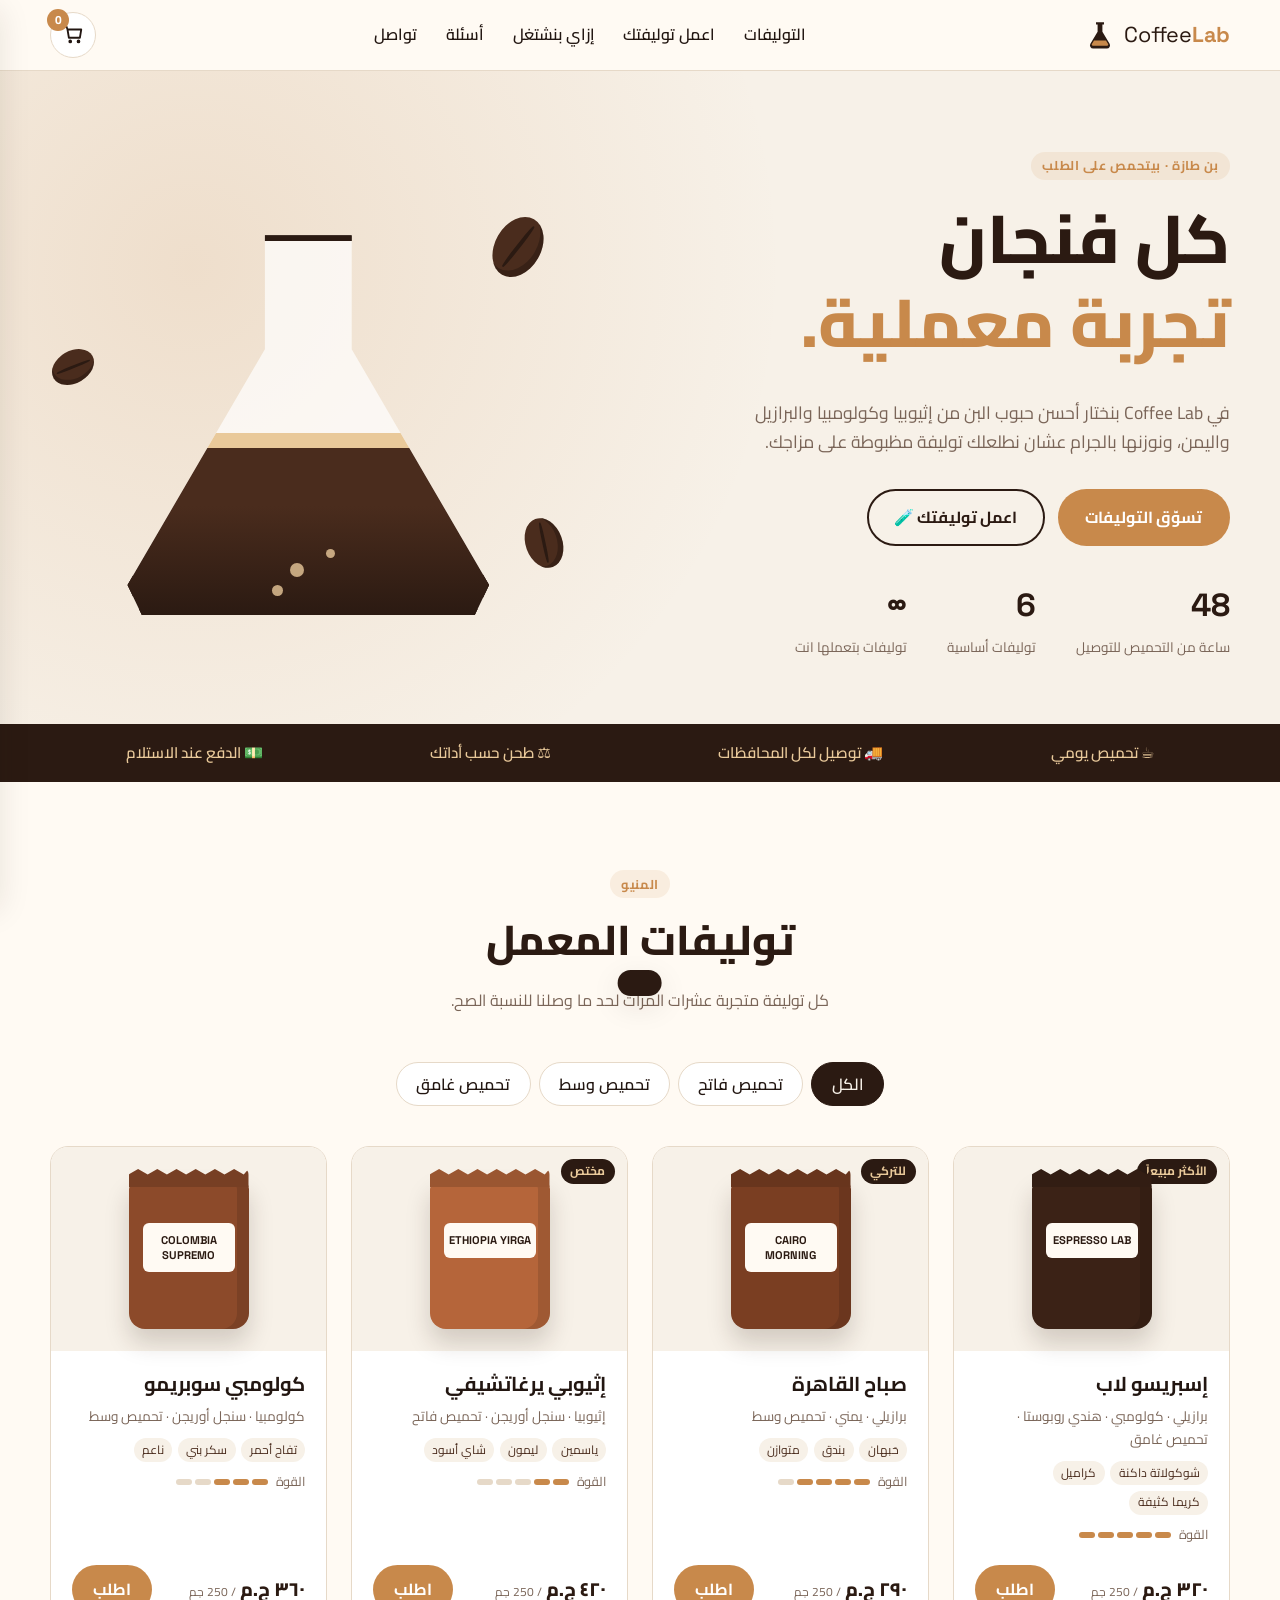
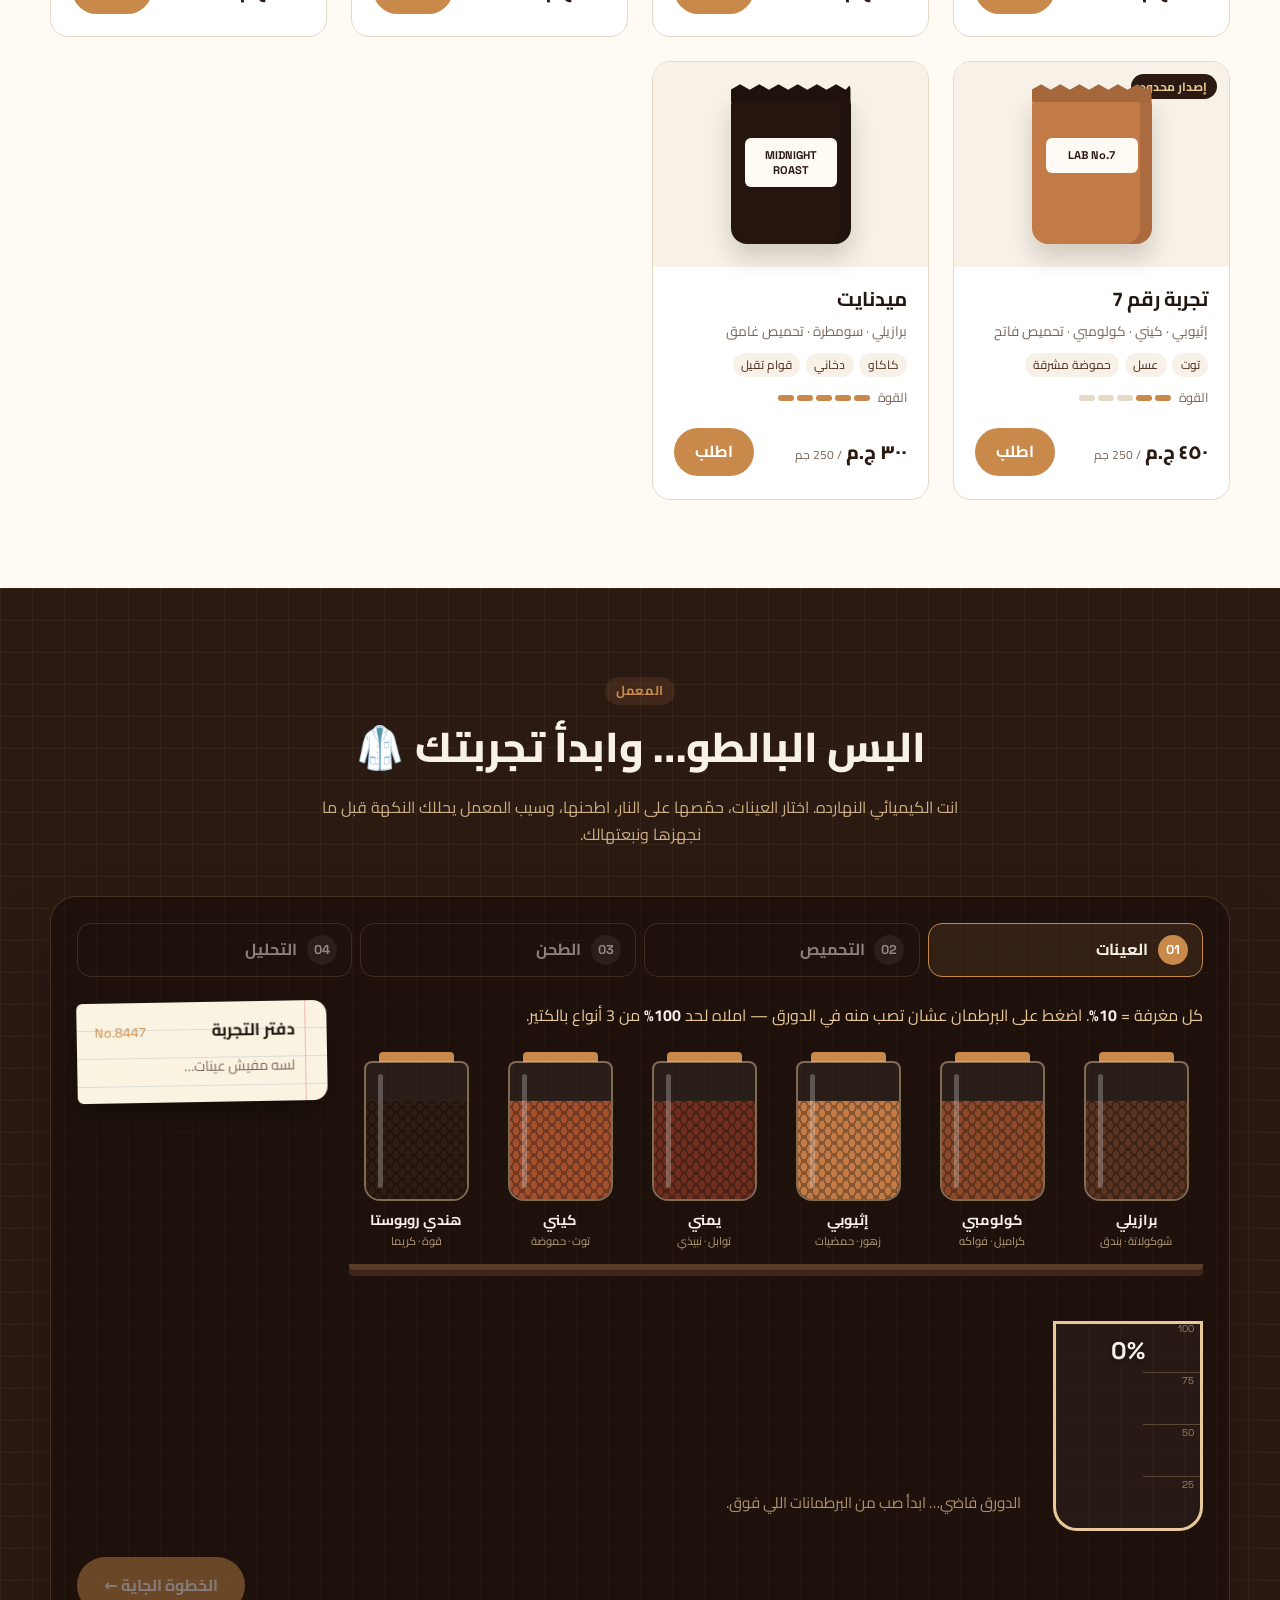
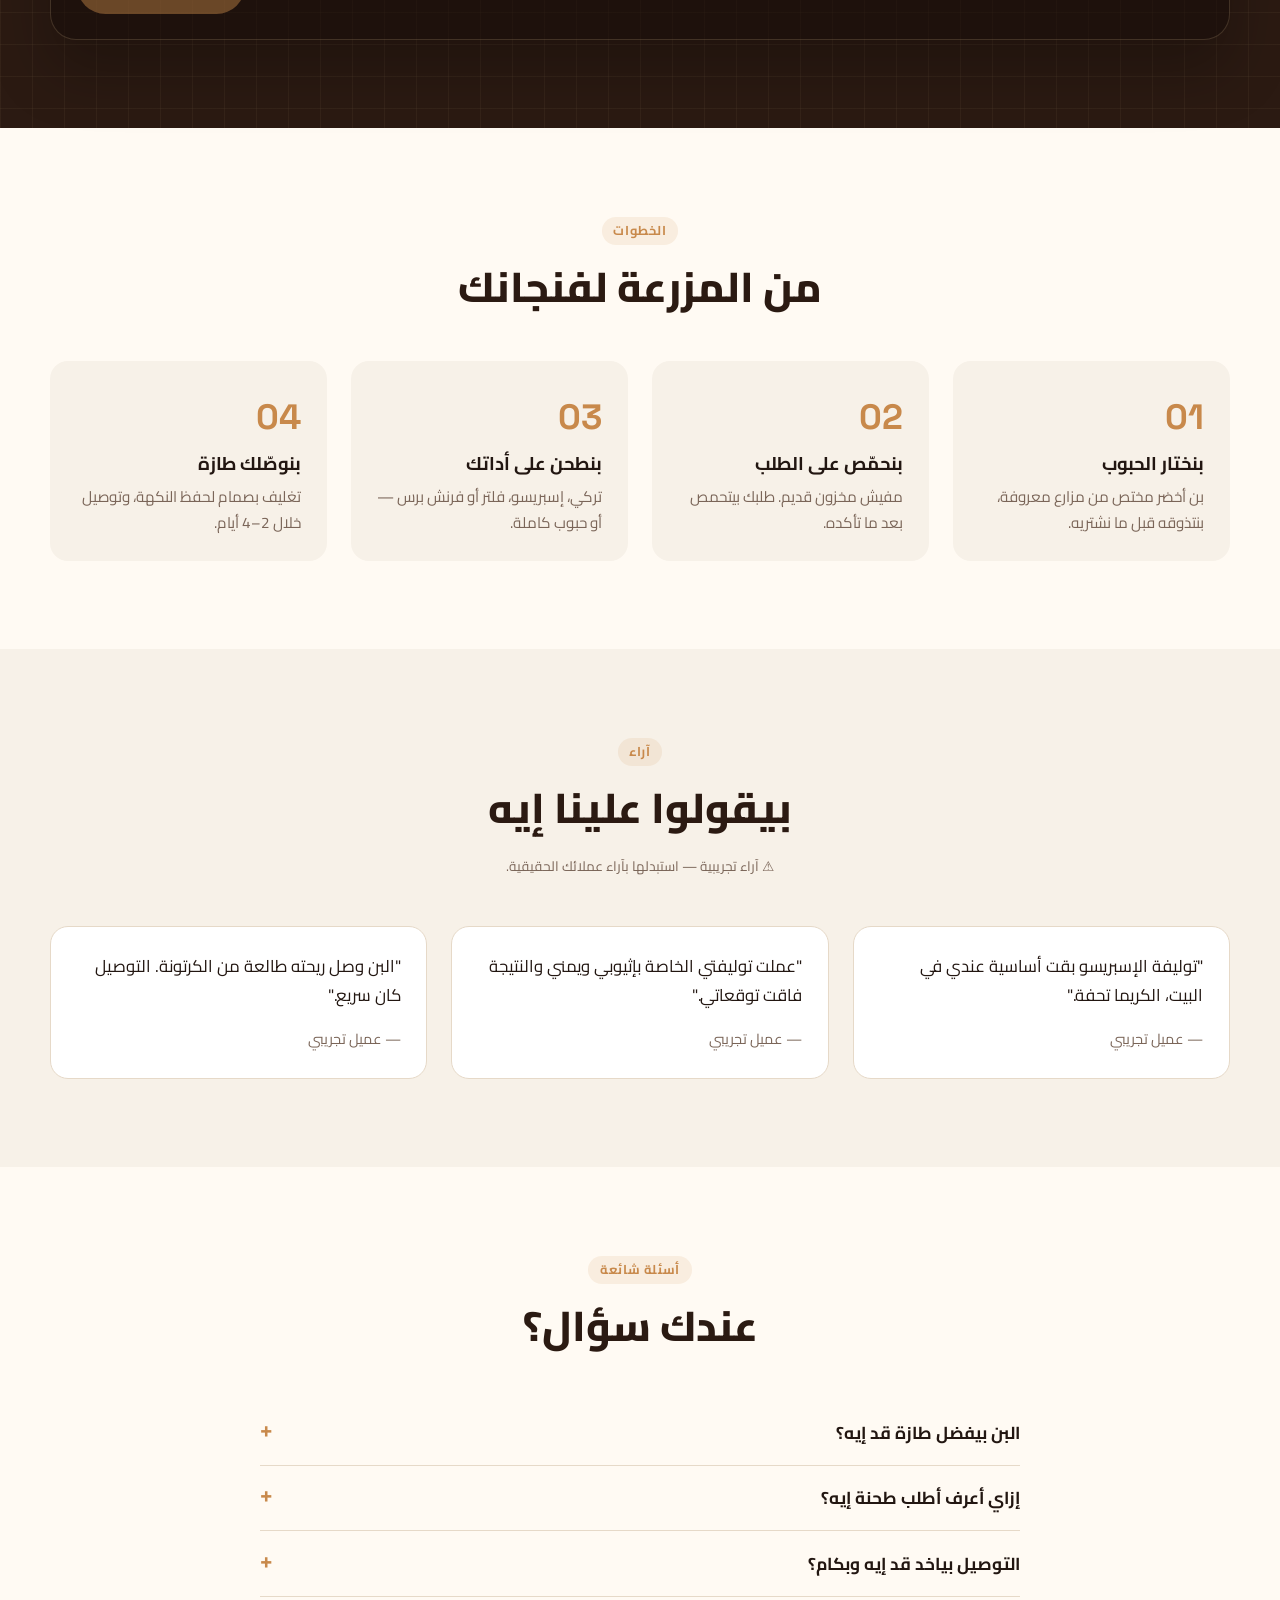
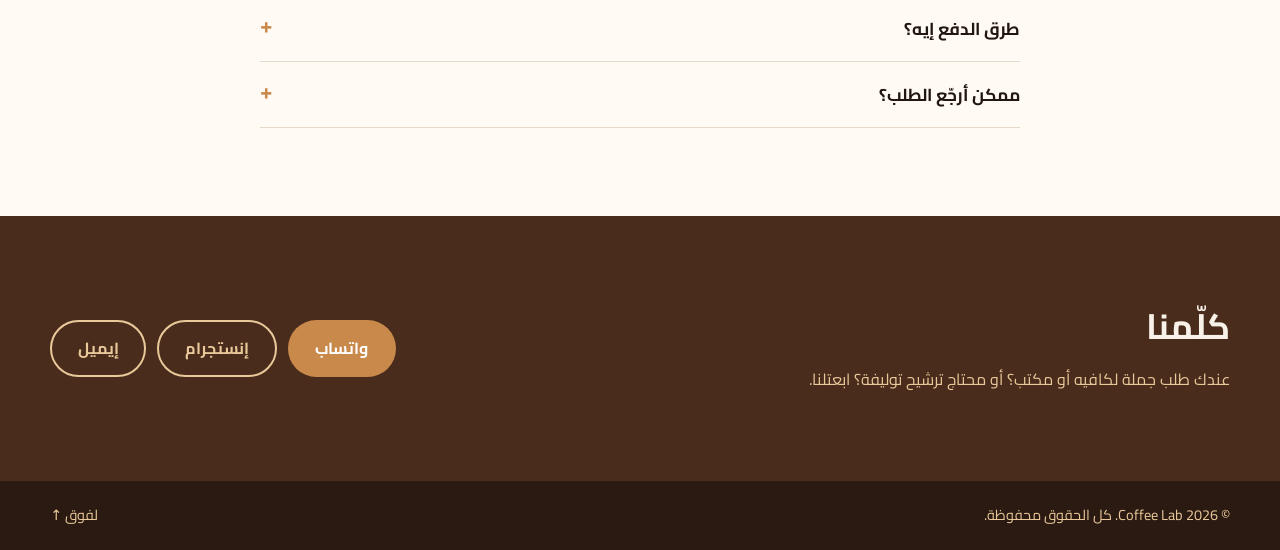
==== index.html @ 8c4c16f8 "Coffee Lab website: shop, interactive blend lab, WhatsApp checkout Co-Authored-By: Claude Opus 5.5 <" ====
<!doctype html>
<html lang="ar" dir="rtl">
<head>
  <meta charset="utf-8">
  <meta name="viewport" content="width=device-width, initial-scale=1">
  <title>Coffee Lab | توليفات بن مختصة</title>
  <meta name="description" content="Coffee Lab — توليفات بن طازة بتتحمص على الطلب. اختار توليفتك أو اعمل توليفتك الخاصة في المعمل.">
  <meta property="og:title" content="Coffee Lab | توليفات بن مختصة">
  <meta property="og:description" content="توليفات بن طازة بتتحمص على الطلب. اعمل توليفتك الخاصة.">
  <meta name="theme-color" content="#2b1a12">
  <link rel="icon" href="favicon.svg" type="image/svg+xml">
  <link rel="preconnect" href="https://fonts.googleapis.com">
  <link rel="preconnect" href="https://fonts.gstatic.com" crossorigin>
  <link href="https://fonts.googleapis.com/css2?family=Cairo:wght@400;600;700;800&family=Space+Grotesk:wght@500;700&display=swap" rel="stylesheet">
  <link rel="stylesheet" href="styles.css">
  <link rel="stylesheet" href="lab.css">
</head>
<body>

<header class="nav" id="top">
  <div class="container nav-inner">
    <a href="#top" class="logo" aria-label="Coffee Lab">
      <svg viewBox="0 0 40 40" aria-hidden="true"><path d="M15 4h10v3h-2v9l9 15a4 4 0 0 1-3.4 6H11.4A4 4 0 0 1 8 31l9-15V7h-2z" fill="currentColor"/><path d="M12.5 27h15l2.6 4.3a1.3 1.3 0 0 1-1.1 2H11a1.3 1.3 0 0 1-1.1-2z" fill="#c8894b"/></svg>
      <span>Coffee<b>Lab</b></span>
    </a>
    <nav class="nav-links" id="navLinks">
      <a href="#shop">التوليفات</a>
      <a href="#lab">اعمل توليفتك</a>
      <a href="#how">إزاي بنشتغل</a>
      <a href="#faq">أسئلة</a>
      <a href="#contact">تواصل</a>
    </nav>
    <div class="nav-actions">
      <button class="cart-btn" id="cartBtn" aria-label="السلة">
        <svg viewBox="0 0 24 24" aria-hidden="true"><path d="M6 6h15l-1.5 9h-12zM6 6 5 3H2M9 20a1 1 0 1 0 0-2 1 1 0 0 0 0 2zm9 0a1 1 0 1 0 0-2 1 1 0 0 0 0 2z" fill="none" stroke="currentColor" stroke-width="2" stroke-linecap="round" stroke-linejoin="round"/></svg>
        <span class="cart-count" id="cartCount">0</span>
      </button>
      <button class="menu-btn" id="menuBtn" aria-label="القائمة"><span></span><span></span><span></span></button>
    </div>
  </div>
</header>

<main>
  <!-- HERO -->
  <section class="hero">
    <div class="container hero-inner">
      <div class="hero-text">
        <span class="eyebrow">بن طازة · بيتحمص على الطلب</span>
        <h1>كل فنجان<br><em>تجربة معملية.</em></h1>
        <p>في Coffee Lab بنختار أحسن حبوب البن من إثيوبيا وكولومبيا والبرازيل واليمن، ونوزنها بالجرام عشان نطلعلك توليفة مظبوطة على مزاجك.</p>
        <div class="hero-cta">
          <a href="#shop" class="btn btn-primary">تسوّق التوليفات</a>
          <a href="#lab" class="btn btn-ghost">اعمل توليفتك 🧪</a>
        </div>
        <ul class="hero-stats">
          <li><b>48</b><span>ساعة من التحميص للتوصيل</span></li>
          <li><b>6</b><span>توليفات أساسية</span></li>
          <li><b>∞</b><span>توليفات بتعملها انت</span></li>
        </ul>
      </div>
      <div class="hero-art" aria-hidden="true">
        <div class="flask">
          <div class="flask-liquid"></div>
          <span class="bubble b1"></span><span class="bubble b2"></span><span class="bubble b3"></span>
        </div>
        <div class="bean bean-1"></div><div class="bean bean-2"></div><div class="bean bean-3"></div>
      </div>
    </div>
  </section>

  <!-- STRIP -->
  <section class="strip">
    <div class="container strip-inner">
      <span>☕ تحميص يومي</span><span>🚚 توصيل لكل المحافظات</span><span>⚖️ طحن حسب أداتك</span><span>💵 الدفع عند الاستلام</span>
    </div>
  </section>

  <!-- SHOP -->
  <section class="section" id="shop">
    <div class="container">
      <div class="section-head">
        <span class="eyebrow">المنيو</span>
        <h2>توليفات المعمل</h2>
        <p>كل توليفة متجربة عشرات المرات لحد ما وصلنا للنسبة الصح.</p>
      </div>
      <div class="filters" id="filters">
        <button class="chip active" data-filter="all">الكل</button>
        <button class="chip" data-filter="فاتح">تحميص فاتح</button>
        <button class="chip" data-filter="وسط">تحميص وسط</button>
        <button class="chip" data-filter="غامق">تحميص غامق</button>
      </div>
      <div class="grid" id="productGrid"></div>
    </div>
  </section>

  <!-- LAB / BLEND EXPERIMENT -->
  <section class="section lab" id="lab">
    <div class="container">
      <div class="section-head light">
        <span class="eyebrow">المعمل</span>
        <h2>البس البالطو… وابدأ تجربتك 🥼</h2>
        <p>انت الكيميائي النهارده. اختار العينات، حمّصها على النار، اطحنها، وسيب المعمل يحللك النكهة قبل ما نجهزها ونبعتهالك.</p>
      </div>

      <div class="lab-app">
        <ol class="lab-steps" id="labSteps">
          <li><button data-step="0"><i>01</i>العينات</button></li>
          <li><button data-step="1"><i>02</i>التحميص</button></li>
          <li><button data-step="2"><i>03</i>الطحن</button></li>
          <li><button data-step="3"><i>04</i>التحليل</button></li>
        </ol>

        <div class="lab-bench">
          <div class="lab-stage">

            <!-- 1. Samples -->
            <div class="stage" data-stage="0">
              <p class="stage-hint">كل مغرفة = <b>10%</b>. اضغط على البرطمان عشان تصب منه في الدورق — املاه لحد <b>100%</b> من 3 أنواع بالكتير.</p>
              <div class="shelf" id="shelf"></div>
              <div class="mix-area">
                <div class="beaker-wrap">
                  <div class="pour" id="pour"></div>
                  <div class="beaker-big">
                    <div class="beaker-marks"><span>100</span><span>75</span><span>50</span><span>25</span></div>
                    <div class="beaker-fill" id="beakerFill"></div>
                    <b class="beaker-pct" id="beakerPct">0%</b>
                  </div>
                </div>
                <div class="mix-list" id="mixList"></div>
              </div>
            </div>

            <!-- 2. Roasting -->
            <div class="stage" data-stage="1" hidden>
              <p class="stage-hint">حرّك المؤشر عشان تتحكم في حرارة المحمصة — وراقب لون البن بيتغير.</p>
              <div class="roast-rig">
                <div class="roaster">
                  <div class="drum"><div class="drum-inner" id="drumBeans"></div></div>
                  <div class="flames" id="flames"><i></i><i></i><i></i><i></i><i></i></div>
                </div>
                <div class="thermo">
                  <div class="thermo-tube"><div class="thermo-fill" id="thermoFill"></div></div>
                  <div><b id="temp">212°C</b><span id="roastLabel">وسط</span></div>
                </div>
              </div>
              <input type="range" id="roastSlider" min="0" max="100" value="50" aria-label="درجة التحميص">
              <div class="roast-scale"><span>فاتح</span><span>وسط</span><span>غامق</span></div>
              <p class="stage-note" id="roastNote"></p>
            </div>

            <!-- 3. Grinding -->
            <div class="stage" data-stage="2" hidden>
              <p class="stage-hint">اختار الطحنة على حسب الأداة اللي بتحضّر بيها.</p>
              <div class="grind-rig">
                <div class="grinder" id="grinder">
                  <div class="hopper"></div>
                  <div class="grinder-body"><div class="dial" id="grindDial"><span></span></div></div>
                  <div class="spout"></div>
                </div>
                <div class="tray" id="grounds"></div>
              </div>
              <div class="grind-opts" id="grindOpts"></div>
              <p class="stage-note" id="grindNote"></p>
            </div>

            <!-- 4. Analysis -->
            <div class="stage" data-stage="3" hidden>
              <div class="analyzing" id="analyzing">
                <div class="spinner-flask"><span></span><span></span><span></span></div>
                <p id="analyzeText">جاري تحليل العينة…</p>
              </div>
              <div class="report" id="report" hidden>
                <div class="radar-box">
                  <svg viewBox="-150 -140 300 290" class="radar" id="radar" aria-label="بصمة النكهة"></svg>
                  <p class="radar-sum" id="radarSum"></p>
                </div>
                <div class="report-card">
                  <div class="report-head"><span>تقرير المعمل</span><b id="reportNo"></b></div>
                  <ul class="report-list" id="reportList"></ul>
                  <label class="field"><span>سمّي اكتشافك</span><input id="labName" maxlength="30" placeholder="مثلاً: معادلة الصبح"></label>
                  <label class="field"><span>الكمية</span><select id="labWeight"></select></label>
                  <div class="lab-price"><span>السعر</span><b id="labPrice">—</b></div>
                  <button class="btn btn-primary btn-block" id="labAdd">جهّزلي التجربة دي 🧪</button>
                  <button class="link-btn" id="labReset">ابدأ تجربة جديدة</button>
                </div>
              </div>
            </div>
          </div>

          <aside class="notebook">
            <div class="nb-head"><h4>دفتر التجربة</h4><span id="expNo"></span></div>
            <ul id="nbList"></ul>
          </aside>
        </div>

        <div class="lab-nav">
          <button class="btn btn-ghost light" id="labBack">→ رجوع</button>
          <button class="btn btn-primary" id="labNext">الخطوة الجاية ←</button>
        </div>
      </div>
    </div>
  </section>

  <!-- HOW -->
  <section class="section" id="how">
    <div class="container">
      <div class="section-head">
        <span class="eyebrow">الخطوات</span>
        <h2>من المزرعة لفنجانك</h2>
      </div>
      <div class="steps">
        <div class="step"><span>01</span><h4>بنختار الحبوب</h4><p>بن أخضر مختص من مزارع معروفة، بنتذوقه قبل ما نشتريه.</p></div>
        <div class="step"><span>02</span><h4>بنحمّص على الطلب</h4><p>مفيش مخزون قديم. طلبك بيتحمص بعد ما تأكده.</p></div>
        <div class="step"><span>03</span><h4>بنطحن على أداتك</h4><p>تركي، إسبريسو، فلتر أو فرنش برس — أو حبوب كاملة.</p></div>
        <div class="step"><span>04</span><h4>بنوصّلك طازة</h4><p>تغليف بصمام لحفظ النكهة، وتوصيل خلال 2–4 أيام.</p></div>
      </div>
    </div>
  </section>

  <!-- REVIEWS -->
  <section class="section alt">
    <div class="container">
      <div class="section-head">
        <span class="eyebrow">آراء</span>
        <h2>بيقولوا علينا إيه</h2>
        <p class="muted small">⚠️ آراء تجريبية — استبدلها بآراء عملائك الحقيقية.</p>
      </div>
      <div class="reviews">
        <blockquote><p>"توليفة الإسبريسو بقت أساسية عندي في البيت، الكريما تحفة."</p><cite>— عميل تجريبي</cite></blockquote>
        <blockquote><p>"عملت توليفتي الخاصة بإثيوبي ويمني والنتيجة فاقت توقعاتي."</p><cite>— عميل تجريبي</cite></blockquote>
        <blockquote><p>"البن وصل ريحته طالعة من الكرتونة. التوصيل كان سريع."</p><cite>— عميل تجريبي</cite></blockquote>
      </div>
    </div>
  </section>

  <!-- FAQ -->
  <section class="section" id="faq">
    <div class="container narrow">
      <div class="section-head">
        <span class="eyebrow">أسئلة شائعة</span>
        <h2>عندك سؤال؟</h2>
      </div>
      <details><summary>البن بيفضل طازة قد إيه؟</summary><p>أحسن طعم بيكون من 5 لـ 30 يوم من تاريخ التحميص. احفظه في مكان ناشف بعيد عن الشمس، والكيس مقفول كويس.</p></details>
      <details><summary>إزاي أعرف أطلب طحنة إيه؟</summary><p>التركي محتاج طحنة ناعمة جداً، الإسبريسو ناعمة، الفلتر/V60 متوسطة، والفرنش برس خشنة. لو مش متأكد اطلب حبوب واطحن قبل التحضير.</p></details>
      <details><summary>التوصيل بياخد قد إيه وبكام؟</summary><p>القاهرة والجيزة 1–2 يوم، باقي المحافظات 2–4 أيام. الشحن <span data-shipping></span>، ومجاني للطلبات فوق <span data-free></span>.</p></details>
      <details><summary>طرق الدفع إيه؟</summary><p>كاش عند الاستلام، إنستاباي، أو فودافون كاش.</p></details>
      <details><summary>ممكن أرجّع الطلب؟</summary><p>لأن البن بيتحمص ويتطحن مخصوص ليك، مش بنقبل مرتجع إلا لو في مشكلة في الطلب نفسه — ساعتها هنبدله فوراً.</p></details>
    </div>
  </section>

  <!-- CONTACT -->
  <section class="section contact" id="contact">
    <div class="container contact-inner">
      <div>
        <h2>كلّمنا</h2>
        <p>عندك طلب جملة لكافيه أو مكتب؟ أو محتاج ترشيح توليفة؟ ابعتلنا.</p>
      </div>
      <div class="contact-links">
        <a class="btn btn-primary" id="waLink" target="_blank" rel="noopener">واتساب</a>
        <a class="btn btn-ghost light" id="igLink" target="_blank" rel="noopener">إنستجرام</a>
        <a class="btn btn-ghost light" id="mailLink">إيميل</a>
      </div>
    </div>
  </section>
</main>

<footer class="footer">
  <div class="container footer-inner">
    <span>© <span id="year"></span> Coffee Lab. كل الحقوق محفوظة.</span>
    <a href="#top">لفوق ↑</a>
  </div>
</footer>

<!-- PRODUCT OPTIONS MODAL -->
<div class="modal" id="productModal" hidden>
  <div class="modal-box" role="dialog" aria-modal="true" aria-labelledby="pmTitle">
    <button class="close" data-close aria-label="إغلاق">×</button>
    <div class="pm-head">
      <div class="bag small" id="pmBag"></div>
      <div><h3 id="pmTitle"></h3><p class="muted" id="pmNotes"></p></div>
    </div>
    <label class="field"><span>الطحنة</span><select id="pmGrind"></select></label>
    <label class="field"><span>الوزن</span><select id="pmWeight"></select></label>
    <div class="qty-row">
      <span>الكمية</span>
      <div class="qty"><button data-q="-1">−</button><b id="pmQty">1</b><button data-q="1">+</button></div>
    </div>
    <button class="btn btn-primary btn-block" id="pmAdd">أضف للسلة — <span id="pmPrice"></span></button>
  </div>
</div>

<!-- CART DRAWER -->
<div class="drawer-backdrop" id="drawerBackdrop" hidden></div>
<aside class="drawer" id="cartDrawer" aria-label="السلة">
  <div class="drawer-head">
    <h3>سلتك</h3>
    <button class="close" id="cartClose" aria-label="إغلاق">×</button>
  </div>
  <div class="drawer-body" id="cartItems"></div>
  <div class="drawer-foot">
    <div class="ship-bar"><div id="shipFill"></div></div>
    <p class="small muted" id="shipMsg"></p>
    <div class="sum"><span>المجموع</span><b id="cartSubtotal">0</b></div>
    <button class="btn btn-primary btn-block" id="checkoutBtn">إتمام الطلب</button>
  </div>
</aside>

<!-- CHECKOUT MODAL -->
<div class="modal" id="checkoutModal" hidden>
  <form class="modal-box" id="checkoutForm" role="dialog" aria-modal="true" aria-labelledby="coTitle">
    <button type="button" class="close" data-close aria-label="إغلاق">×</button>
    <h3 id="coTitle">بيانات التوصيل</h3>
    <label class="field"><span>الاسم *</span><input name="name" required autocomplete="name"></label>
    <label class="field"><span>رقم الموبايل *</span><input name="phone" required type="tel" pattern="01[0-9]{9}" placeholder="01xxxxxxxxx" autocomplete="tel"></label>
    <div class="row-2">
      <label class="field"><span>المحافظة *</span><select name="city" required id="citySelect"></select></label>
      <label class="field"><span>المنطقة *</span><input name="area" required></label>
    </div>
    <label class="field"><span>العنوان بالتفصيل *</span><input name="address" required autocomplete="street-address" placeholder="الشارع، رقم العمارة، الدور، الشقة"></label>
    <label class="field"><span>طريقة الدفع</span>
      <select name="payment"><option>كاش عند الاستلام</option><option>إنستاباي</option><option>فودافون كاش</option></select>
    </label>
    <label class="field"><span>ملاحظات</span><textarea name="notes" rows="2"></textarea></label>
    <div class="totals" id="coTotals"></div>
    <button class="btn btn-primary btn-block" type="submit">أكّد الطلب على واتساب</button>
    <p class="small muted center">هيتفتح واتساب برسالة فيها تفاصيل طلبك، اضغط إرسال.</p>
  </form>
</div>

<div class="toast" id="toast" role="status"></div>

<script src="config.js"></script>
<script src="script.js"></script>
<script src="lab.js"></script>
</body>
</html>
---- styles.css ----
:root {
  --espresso: #2b1a12;
  --roast: #4a2c1d;
  --caramel: #c8894b;
  --crema: #e9c99a;
  --milk: #f7f1e8;
  --paper: #fffaf3;
  --ink: #221611;
  --muted: #7a6558;
  --line: #e6d9c8;
  --mint: #3fa98b;
  --radius: 18px;
  --shadow: 0 10px 30px rgba(43, 26, 18, .10);
  --font: "Cairo", system-ui, sans-serif;
  --latin: "Space Grotesk", "Cairo", sans-serif;
}

* { box-sizing: border-box; }
html { scroll-behavior: smooth; scroll-padding-top: 80px; }
body { margin: 0; font-family: var(--font); color: var(--ink); background: var(--paper); line-height: 1.7; -webkit-font-smoothing: antialiased; }
img, svg { display: block; max-width: 100%; }
a { color: inherit; text-decoration: none; }
button, input, select, textarea { font: inherit; color: inherit; }
button { cursor: pointer; }
h1, h2, h3, h4 { line-height: 1.25; margin: 0 0 .5em; }
.container { width: min(1180px, 100% - 32px); margin-inline: auto; }
.narrow { width: min(760px, 100% - 32px); }
.muted { color: var(--muted); }
.small { font-size: .85rem; }
.center { text-align: center; }

/* Buttons */
.btn { display: inline-flex; align-items: center; justify-content: center; gap: .5em; padding: .8em 1.6em; border-radius: 999px; border: 2px solid transparent; font-weight: 700; transition: transform .15s, background .2s, opacity .2s; }
.btn:hover { transform: translateY(-2px); }
.btn:disabled { opacity: .45; cursor: not-allowed; transform: none; }
.btn-primary { background: var(--caramel); color: #fff; }
.btn-primary:hover:not(:disabled) { background: #b5773b; }
.btn-ghost { border-color: var(--espresso); color: var(--espresso); background: transparent; }
.btn-ghost.light { border-color: var(--crema); color: var(--crema); }
.btn-block { width: 100%; }
.eyebrow { display: inline-block; font-size: .8rem; font-weight: 700; letter-spacing: .05em; color: var(--caramel); background: rgba(200,137,75,.12); padding: .25em .9em; border-radius: 999px; margin-bottom: 1rem; }

/* Nav */
.nav { position: sticky; top: 0; z-index: 50; background: rgba(255,250,243,.9); backdrop-filter: blur(10px); border-bottom: 1px solid var(--line); }
.nav-inner { display: flex; align-items: center; justify-content: space-between; height: 70px; gap: 1rem; }
.logo { display: flex; align-items: center; gap: .5rem; font-family: var(--latin); font-size: 1.35rem; color: var(--espresso); direction: ltr; }
.logo svg { width: 32px; height: 32px; }
.logo b { color: var(--caramel); }
.nav-links { display: flex; gap: 1.8rem; font-weight: 600; }
.nav-links a { position: relative; }
.nav-links a:hover { color: var(--caramel); }
.nav-actions { display: flex; align-items: center; gap: .5rem; }
.cart-btn { position: relative; width: 46px; height: 46px; border-radius: 50%; border: 1px solid var(--line); background: #fff; display: grid; place-items: center; }
.cart-btn svg { width: 22px; }
.cart-count { position: absolute; top: -4px; left: -4px; min-width: 22px; height: 22px; padding: 0 5px; border-radius: 11px; background: var(--caramel); color: #fff; font-size: .75rem; font-weight: 700; display: grid; place-items: center; }
.cart-count.bump { animation: bump .4s; }
@keyframes bump { 50% { transform: scale(1.4); } }
.menu-btn { display: none; width: 46px; height: 46px; border: 0; background: none; flex-direction: column; justify-content: center; gap: 5px; padding: 12px; }
.menu-btn span { height: 2px; background: var(--espresso); border-radius: 2px; }

/* Hero */
.hero { background: radial-gradient(circle at 15% 30%, rgba(200,137,75,.18), transparent 50%), var(--milk); overflow: hidden; }
.hero-inner { display: grid; grid-template-columns: 1.1fr .9fr; align-items: center; gap: 2rem; padding-block: 5rem 4rem; }
.hero h1 { font-size: clamp(2.4rem, 6vw, 4.2rem); font-weight: 800; color: var(--espresso); }
.hero h1 em { font-style: normal; color: var(--caramel); }
.hero p { font-size: 1.1rem; color: var(--muted); max-width: 52ch; }
.hero-cta { display: flex; flex-wrap: wrap; gap: .8rem; margin: 2rem 0; }
.hero-stats { list-style: none; padding: 0; margin: 0; display: flex; gap: 2.5rem; flex-wrap: wrap; }
.hero-stats b { display: block; font-family: var(--latin); font-size: 2rem; color: var(--espresso); }
.hero-stats span { font-size: .85rem; color: var(--muted); }

.hero-art { position: relative; height: 420px; }
.flask { position: absolute; inset: 40px 15% 0; clip-path: polygon(38% 0, 62% 0, 62% 30%, 100% 92%, 96% 100%, 4% 100%, 0 92%, 38% 30%); background: rgba(255,255,255,.7); border: 0; box-shadow: inset 0 0 0 6px var(--espresso); }
.flask::before { content: ""; position: absolute; inset: 0; clip-path: inherit; box-shadow: inset 0 0 0 6px var(--espresso); }
.flask-liquid { position: absolute; inset: 52% 0 0; background: linear-gradient(180deg, var(--crema) 0 8%, var(--roast) 8% 40%, var(--espresso)); animation: slosh 5s ease-in-out infinite; }
@keyframes slosh { 50% { inset: 48% 0 0; } }
.bubble { position: absolute; border-radius: 50%; background: var(--crema); opacity: .8; animation: rise 3s ease-in infinite; }
.b1 { width: 14px; height: 14px; left: 45%; bottom: 10%; }
.b2 { width: 9px; height: 9px; left: 55%; bottom: 15%; animation-delay: 1s; }
.b3 { width: 11px; height: 11px; left: 40%; bottom: 5%; animation-delay: 2s; }
@keyframes rise { to { transform: translateY(-160px); opacity: 0; } }
.bean { position: absolute; width: 46px; height: 64px; border-radius: 50%; background: var(--roast); box-shadow: inset -6px -4px 0 rgba(0,0,0,.25); }
.bean::after { content: ""; position: absolute; inset: 10% 46%; border-radius: 40%; background: var(--espresso); transform: rotate(8deg); }
.bean-1 { top: 20px; right: 5%; transform: rotate(30deg); animation: float 6s ease-in-out infinite; }
.bean-2 { bottom: 40px; right: 0; transform: rotate(-20deg) scale(.8); animation: float 7s ease-in-out infinite reverse; }
.bean-3 { top: 140px; left: 0; transform: rotate(60deg) scale(.7); animation: float 8s ease-in-out infinite; }
@keyframes float { 50% { translate: 0 -14px; } }

/* Strip */
.strip { background: var(--espresso); color: var(--crema); }
.strip-inner { display: flex; justify-content: space-around; flex-wrap: wrap; gap: 1rem; padding-block: 1rem; font-weight: 600; font-size: .95rem; }

/* Sections */
.section { padding-block: 5.5rem; }
.section.alt { background: var(--milk); }
.section-head { text-align: center; max-width: 640px; margin: 0 auto 3rem; }
.section-head h2 { font-size: clamp(1.8rem, 4vw, 2.6rem); font-weight: 800; color: var(--espresso); }
.section-head p { color: var(--muted); }
.section-head.light h2 { color: var(--milk); }
.section-head.light p { color: var(--crema); opacity: .85; }

/* Filters + products */
.filters { display: flex; flex-wrap: wrap; justify-content: center; gap: .5rem; margin-bottom: 2.5rem; }
.chip { border: 1px solid var(--line); background: #fff; padding: .45em 1.2em; border-radius: 999px; font-weight: 600; transition: .2s; }
.chip.active, .chip:hover { background: var(--espresso); color: var(--milk); border-color: var(--espresso); }
.grid { display: grid; grid-template-columns: repeat(auto-fill, minmax(260px, 1fr)); gap: 1.5rem; }
.card { background: #fff; border: 1px solid var(--line); border-radius: var(--radius); overflow: hidden; display: flex; flex-direction: column; transition: transform .2s, box-shadow .2s; }
.card:hover { transform: translateY(-4px); box-shadow: var(--shadow); }
.card-media { position: relative; background: var(--milk); padding: 2rem 0 1.4rem; display: grid; place-items: center; }
.card-tag { position: absolute; top: 12px; right: 12px; font-size: .75rem; font-weight: 700; background: var(--espresso); color: var(--crema); padding: .2em .8em; border-radius: 999px; }
.card-body { padding: 1.2rem 1.3rem 1.4rem; display: flex; flex-direction: column; gap: .6rem; flex: 1; }
.card-body h3 { font-size: 1.25rem; margin: 0; }
.card-origin { font-size: .85rem; color: var(--muted); }
.notes { display: flex; flex-wrap: wrap; gap: .35rem; }
.notes span { font-size: .75rem; background: var(--milk); padding: .15em .7em; border-radius: 999px; color: var(--roast); }
.meter { display: flex; align-items: center; gap: .5rem; font-size: .8rem; color: var(--muted); }
.meter i { display: flex; gap: 3px; }
.meter i b { width: 16px; height: 6px; border-radius: 3px; background: var(--line); }
.meter i b.on { background: var(--caramel); }
.card-foot { margin-top: auto; display: flex; align-items: center; justify-content: space-between; padding-top: .6rem; }
.price { font-weight: 800; font-size: 1.2rem; color: var(--espresso); }
.price small { font-weight: 400; font-size: .75rem; color: var(--muted); }
.card-foot .btn { padding: .55em 1.2em; }

/* Bag illustration */
.bag { --c: var(--roast); width: 120px; height: 150px; position: relative; background: var(--c); border-radius: 10px 10px 16px 16px; box-shadow: inset -12px 0 0 rgba(0,0,0,.12), 0 14px 24px rgba(43,26,18,.18); }
.bag::before { content: ""; position: absolute; top: -10px; inset-inline: 0; height: 18px; background: var(--c); filter: brightness(.85); border-radius: 6px 6px 0 0; clip-path: polygon(0 100%, 0 30%, 8% 0, 16% 30%, 24% 0, 32% 30%, 40% 0, 48% 30%, 56% 0, 64% 30%, 72% 0, 80% 30%, 88% 0, 96% 30%, 100% 0, 100% 100%); }
.bag::after { content: attr(data-label); position: absolute; inset: 44px 14px auto; background: var(--paper); color: var(--espresso); border-radius: 6px; padding: 10px 4px; text-align: center; font-family: var(--latin); font-size: .7rem; font-weight: 700; line-height: 1.3; direction: ltr; }
.bag.small { width: 64px; height: 80px; flex-shrink: 0; }
.bag.small::after { inset: 22px 7px auto; font-size: .45rem; padding: 4px 2px; }


/* Steps */
.steps { display: grid; grid-template-columns: repeat(4, 1fr); gap: 1.5rem; }
.step { padding: 1.6rem; border-radius: var(--radius); background: var(--milk); }
.step span { font-family: var(--latin); font-size: 2.2rem; font-weight: 700; color: var(--caramel); }
.step h4 { font-size: 1.15rem; margin-top: .3rem; }
.step p { color: var(--muted); margin: 0; font-size: .95rem; }

/* Reviews */
.reviews { display: grid; grid-template-columns: repeat(3, 1fr); gap: 1.5rem; }
.reviews blockquote { margin: 0; background: #fff; border-radius: var(--radius); padding: 1.6rem; border: 1px solid var(--line); }
.reviews p { margin: 0 0 1rem; font-size: 1.05rem; }
.reviews cite { color: var(--muted); font-style: normal; font-size: .9rem; }

/* FAQ */
details { border-bottom: 1px solid var(--line); padding: 1.1rem 0; }
summary { cursor: pointer; font-weight: 700; font-size: 1.08rem; list-style: none; display: flex; justify-content: space-between; }
summary::after { content: "+"; font-size: 1.4rem; color: var(--caramel); line-height: 1; transition: .2s; }
details[open] summary::after { transform: rotate(45deg); }
summary::-webkit-details-marker { display: none; }
details p { color: var(--muted); margin: .8rem 0 0; }

/* Contact + footer */
.contact { background: var(--roast); color: var(--milk); }
.contact-inner { display: flex; justify-content: space-between; align-items: center; gap: 2rem; flex-wrap: wrap; }
.contact h2 { font-size: 2.2rem; }
.contact p { color: var(--crema); margin: 0; }
.contact-links { display: flex; gap: .7rem; flex-wrap: wrap; }
.footer { background: var(--espresso); color: var(--crema); font-size: .9rem; }
.footer-inner { display: flex; justify-content: space-between; padding-block: 1.4rem; }

/* Forms */
.field { display: block; margin-bottom: .9rem; }
.field span { display: block; font-size: .85rem; font-weight: 600; margin-bottom: .3rem; color: var(--muted); }
.field input, .field select, .field textarea { width: 100%; padding: .7em .9em; border-radius: 12px; border: 1px solid var(--line); background: #fff; outline: none; transition: border-color .2s; }
.field input:focus, .field select:focus, .field textarea:focus { border-color: var(--caramel); }
.row-2 { display: grid; grid-template-columns: 1fr 1fr; gap: .8rem; }

/* Modal */
.modal { position: fixed; inset: 0; z-index: 100; background: rgba(20,12,8,.55); display: grid; place-items: center; padding: 16px; }
.modal[hidden] { display: none; }
.modal-box { position: relative; background: var(--paper); border-radius: 22px; padding: 1.8rem; width: min(480px, 100%); max-height: calc(100vh - 32px); overflow-y: auto; animation: pop .25s ease-out; }
@keyframes pop { from { transform: translateY(20px); opacity: 0; } }
.close { position: absolute; top: 12px; left: 12px; width: 36px; height: 36px; border-radius: 50%; border: 0; background: var(--milk); font-size: 1.4rem; line-height: 1; }
.pm-head { display: flex; gap: 1rem; align-items: center; margin-bottom: 1.4rem; padding-top: .6rem; }
.pm-head h3 { margin: 0; }
.pm-head p { margin: 0; font-size: .9rem; }
.qty-row { display: flex; justify-content: space-between; align-items: center; margin: .4rem 0 1.2rem; font-weight: 600; }
.qty { display: inline-flex; align-items: center; border: 1px solid var(--line); border-radius: 999px; overflow: hidden; background: #fff; }
.qty button { width: 34px; height: 34px; border: 0; background: none; font-size: 1.1rem; }
.qty b { min-width: 28px; text-align: center; }
.totals { background: var(--milk); border-radius: 12px; padding: .9rem 1rem; margin: .4rem 0 1rem; display: grid; gap: .3rem; font-size: .95rem; }
.totals div { display: flex; justify-content: space-between; }
.totals .grand { font-weight: 800; font-size: 1.1rem; border-top: 1px solid var(--line); padding-top: .4rem; margin-top: .2rem; }

/* Drawer */
.drawer-backdrop { position: fixed; inset: 0; background: rgba(20,12,8,.45); z-index: 90; }
.drawer-backdrop[hidden] { display: none; }
.drawer { position: fixed; top: 0; bottom: 0; left: 0; width: min(420px, 100%); background: var(--paper); z-index: 95; display: flex; flex-direction: column; transform: translateX(-100%); transition: transform .3s ease; box-shadow: var(--shadow); }
.drawer.open { transform: none; }
.drawer-head { display: flex; justify-content: space-between; align-items: center; padding: 1.2rem 1.4rem; border-bottom: 1px solid var(--line); }
.drawer-head h3 { margin: 0; }
.drawer-head .close { position: static; }
.drawer-body { flex: 1; overflow-y: auto; padding: 1rem 1.4rem; }
.drawer-foot { padding: 1.2rem 1.4rem; border-top: 1px solid var(--line); background: #fff; }
.cart-item { display: flex; gap: .9rem; padding: .9rem 0; border-bottom: 1px solid var(--line); }
.cart-item .info { flex: 1; min-width: 0; }
.cart-item h4 { margin: 0; font-size: 1rem; }
.cart-item p { margin: .1rem 0 .4rem; font-size: .8rem; color: var(--muted); }
.cart-item .row { display: flex; justify-content: space-between; align-items: center; }
.cart-item .remove { border: 0; background: none; color: var(--muted); font-size: .8rem; text-decoration: underline; }
.empty { text-align: center; padding: 3rem 1rem; color: var(--muted); }
.empty b { display: block; font-size: 3rem; }
.sum { display: flex; justify-content: space-between; font-size: 1.15rem; margin: .4rem 0 1rem; }
.ship-bar { height: 6px; background: var(--milk); border-radius: 3px; overflow: hidden; }
.ship-bar div { height: 100%; background: var(--mint); width: 0; transition: width .3s; }
#shipMsg { margin: .4rem 0 0; }

/* Toast */
.toast { position: fixed; bottom: 24px; left: 50%; transform: translate(-50%, 120px); background: var(--espresso); color: var(--milk); padding: .8em 1.4em; border-radius: 999px; z-index: 200; transition: transform .3s; font-weight: 600; box-shadow: var(--shadow); white-space: nowrap; }
.toast.show { transform: translate(-50%, 0); }

/* Responsive */
@media (max-width: 960px) {
  .hero-inner { grid-template-columns: 1fr; padding-block: 3rem; }
  .hero-art { height: 280px; order: -1; }
  .steps { grid-template-columns: repeat(2, 1fr); }
  .reviews { grid-template-columns: 1fr; }
}
@media (max-width: 760px) {
  .menu-btn { display: flex; }
  .nav-links { position: absolute; top: 70px; inset-inline: 0; flex-direction: column; gap: 0; background: var(--paper); border-bottom: 1px solid var(--line); max-height: 0; overflow: hidden; transition: max-height .3s; }
  .nav-links.open { max-height: 320px; }
  .nav-links a { padding: .9rem 16px; border-top: 1px solid var(--line); }
  .section { padding-block: 4rem; }
  .steps { grid-template-columns: 1fr; }
  .row-2 { grid-template-columns: 1fr; }
  .hero-stats { gap: 1.5rem; }
}
@media (prefers-reduced-motion: reduce) {
  *, *::before, *::after { animation: none !important; transition: none !important; }
}
---- lab.css ----
/* ============ Coffee Lab — interactive blend experiment ============ */
.lab {
  --glass: rgba(233, 201, 154, .45);
  --bean: #8a5530;
  --heat: .5;
  background-color: var(--espresso);
  background-image:
    linear-gradient(rgba(233,201,154,.05) 1px, transparent 1px),
    linear-gradient(90deg, rgba(233,201,154,.05) 1px, transparent 1px);
  background-size: 32px 32px;
  color: var(--milk);
}
.lab-app { background: rgba(20, 12, 8, .55); border: 1px solid rgba(233,201,154,.18); border-radius: 26px; padding: 1.6rem; box-shadow: 0 30px 60px rgba(0,0,0,.25); }

/* Steps */
.lab-steps { list-style: none; margin: 0 0 1.6rem; padding: 0; display: grid; grid-template-columns: repeat(4, 1fr); gap: .5rem; counter-reset: s; }
.lab-steps button { width: 100%; display: flex; align-items: center; gap: .6rem; padding: .7rem .9rem; border-radius: 14px; border: 1px solid rgba(233,201,154,.15); background: transparent; color: rgba(247,241,232,.5); font-weight: 700; transition: .25s; }
.lab-steps i { font-style: normal; font-family: var(--latin); width: 30px; height: 30px; border-radius: 50%; display: grid; place-items: center; background: rgba(255,255,255,.06); font-size: .8rem; flex-shrink: 0; }
.lab-steps button:disabled { cursor: not-allowed; }
.lab-steps .done button { color: var(--crema); }
.lab-steps .done i { background: var(--mint); color: #fff; }
.lab-steps .active button { color: var(--milk); border-color: var(--caramel); background: rgba(200,137,75,.12); }
.lab-steps .active i { background: var(--caramel); color: #fff; }

.lab-bench { display: grid; grid-template-columns: 1fr 250px; gap: 1.4rem; align-items: start; }
.lab-stage { min-height: 440px; }
.stage { animation: stageIn .35s ease-out; }
@keyframes stageIn { from { opacity: 0; transform: translateY(12px); } }
.stage-hint { margin: 0 0 1.4rem; color: var(--crema); }
.stage-hint b { color: var(--milk); }
.stage-note { min-height: 3.2em; margin: 1rem 0 0; padding: .8rem 1rem; border-radius: 12px; background: rgba(255,255,255,.05); border-inline-start: 3px solid var(--caramel); font-size: .92rem; color: var(--crema); }

/* ---- Stage 1: shelf + beaker ---- */
.shelf { display: grid; grid-template-columns: repeat(6, 1fr); gap: .6rem; padding-bottom: 1rem; border-bottom: 6px solid #5b3a26; border-radius: 0 0 4px 4px; box-shadow: 0 6px 0 #3d2619; }
.jar { position: relative; border: 0; background: none; color: var(--milk); padding: 0; text-align: center; transition: opacity .2s; }
.jar-lid { width: 56%; height: 10px; margin: 0 auto -1px; border-radius: 4px 4px 0 0; background: var(--caramel); }
.jar-glass { position: relative; width: 78%; aspect-ratio: 3 / 4; margin: 0 auto; border: 2px solid var(--glass); border-radius: 8px 8px 16px 16px; background: rgba(255,255,255,.05); overflow: hidden; transition: transform .25s, border-color .25s, box-shadow .25s; }
.jar-glass::after { content: ""; position: absolute; inset: 28% 0 0; background-color: color-mix(in srgb, var(--c) 70%, #000); background-image: radial-gradient(ellipse 4px 6px at 50% 50%, var(--c) 70%, transparent 74%), radial-gradient(ellipse 4px 6px at 50% 50%, var(--c) 70%, transparent 74%); background-size: 12px 12px; background-position: 0 0, 6px 6px; }
.jar-glass::before { content: ""; position: absolute; z-index: 1; top: 8%; bottom: 8%; inset-inline-end: 12%; width: 5px; border-radius: 4px; background: rgba(255,255,255,.25); }
.jar b { display: block; margin-top: .45rem; font-size: .9rem; }
.jar small { display: block; font-size: .7rem; color: var(--crema); opacity: .75; line-height: 1.4; }
.jar:hover:not(:disabled) .jar-glass { transform: translateY(-5px) rotate(-5deg); border-color: var(--crema); }
.jar.active .jar-glass { border-color: var(--caramel); box-shadow: 0 0 0 3px rgba(200,137,75,.35); }
.jar:disabled { opacity: .28; cursor: not-allowed; }
.jar-count { position: absolute; top: 4px; inset-inline-start: 6%; z-index: 2; min-width: 26px; height: 26px; padding: 0 6px; border-radius: 13px; background: var(--caramel); color: #fff; font-family: var(--latin); font-size: .75rem; display: grid; place-items: center; }

.mix-area { display: flex; align-items: flex-end; gap: 2rem; margin-top: 3.2rem; }
.beaker-wrap { position: relative; flex-shrink: 0; }
.pour { position: absolute; top: -62px; left: 50%; width: 10px; height: 0; margin-left: -5px; border-radius: 5px; background-image: radial-gradient(circle 3px, var(--c) 90%, transparent 100%); background-size: 10px 9px; z-index: 2; opacity: 0; }
.pour.on { animation: pourA .7s ease-in; }
@keyframes pourA { 0% { height: 0; opacity: 1; } 45% { height: 260px; opacity: 1; } 100% { height: 260px; top: 200px; opacity: 0; } }
.beaker-big { position: relative; width: 150px; height: 210px; border: 3px solid var(--crema); border-top: 0; border-radius: 0 0 24px 24px; overflow: hidden; background: rgba(255,255,255,.04); }
.beaker-big::before { content: ""; position: absolute; top: 0; left: -3px; right: -3px; height: 3px; background: var(--crema); border-radius: 2px; }
.beaker-marks { position: absolute; inset: 0; z-index: 2; display: flex; flex-direction: column; pointer-events: none; }
.beaker-marks span { flex: 1; border-top: 1px solid rgba(233,201,154,.25); font-family: var(--latin); font-size: .62rem; color: rgba(233,201,154,.6); padding-inline-start: 6px; width: 40%; }
.beaker-marks span:first-child { border-top: 0; }
.beaker-fill { position: absolute; inset: 0; display: flex; flex-direction: column-reverse; }
.beaker-fill div { flex-shrink: 0; transition: height .55s cubic-bezier(.3,1.4,.6,1); background-color: var(--c); background-image: radial-gradient(ellipse 4px 6px at 50% 50%, rgba(255,255,255,.12) 60%, transparent 70%); background-size: 11px 11px; border-top: 1px solid rgba(0,0,0,.25); }
.beaker-pct { position: absolute; z-index: 3; top: 10px; left: 0; right: 0; text-align: center; font-family: var(--latin); font-size: 1.5rem; text-shadow: 0 2px 6px rgba(0,0,0,.5); }
.beaker-pct.full { color: #7be0c0; }
.mix-list { flex: 1; display: grid; gap: .6rem; }
.mix-row { display: flex; align-items: center; gap: .7rem; padding: .7rem .9rem; border-radius: 12px; background: rgba(255,255,255,.05); animation: stageIn .3s; }
.mix-row .dot { width: 14px; height: 14px; border-radius: 50%; background: var(--c); box-shadow: 0 0 0 2px rgba(255,255,255,.15); }
.mix-row span { flex: 1; font-weight: 600; }
.mix-row b { font-family: var(--latin); color: var(--crema); min-width: 3ch; }
.mix-row button { width: 30px; height: 30px; border-radius: 50%; border: 1px solid rgba(233,201,154,.3); background: none; color: var(--milk); font-size: 1rem; line-height: 1; }
.mix-row button:disabled { opacity: .3; cursor: not-allowed; }
.mix-empty { color: var(--crema); opacity: .7; font-size: .95rem; }

/* ---- Stage 2: roaster ---- */
.roast-rig { display: flex; justify-content: center; align-items: center; gap: 3rem; margin: 1rem 0 2rem; }
.roaster { position: relative; display: grid; justify-items: center; }
.drum { width: 200px; height: 200px; border-radius: 50%; padding: 12px; background: conic-gradient(from 0deg, #6b6b6b, #b8b8b8, #6b6b6b, #9a9a9a, #6b6b6b); box-shadow: inset 0 0 0 4px #444, 0 10px 30px rgba(0,0,0,.4); }
.drum-inner { position: relative; width: 100%; height: 100%; border-radius: 50%; background: #1b120d; overflow: hidden; animation: spin calc(5s - var(--heat) * 3s) linear infinite; }
.drum-inner span { position: absolute; width: 16px; height: 22px; border-radius: 50%; background: var(--bean); box-shadow: inset -3px -2px 0 rgba(0,0,0,.3); transition: background 1s; }
.drum-inner span::after { content: ""; position: absolute; inset: 15% 45%; border-radius: 40%; background: rgba(0,0,0,.4); }
@keyframes spin { to { transform: rotate(360deg); } }
.flames { display: flex; gap: 6px; margin-top: 10px; height: 54px; align-items: flex-end; }
.flames i { width: 18px; height: calc(14px + var(--heat) * 40px); border-radius: 50% 50% 40% 40% / 70% 70% 30% 30%; background: linear-gradient(to top, #2f7bff, #ffb347 40%, #ff5e2b); animation: flicker .4s ease-in-out infinite alternate; transition: height .3s; transform-origin: bottom; }
.flames i:nth-child(2n) { animation-delay: .15s; }
.flames i:nth-child(3n) { animation-delay: .25s; }
@keyframes flicker { to { transform: scaleY(.8) scaleX(1.1); } }
.thermo { display: flex; align-items: center; gap: 1rem; }
.thermo-tube { position: relative; width: 22px; height: 180px; border-radius: 11px; border: 2px solid var(--crema); background: rgba(255,255,255,.05); overflow: hidden; }
.thermo-fill { position: absolute; bottom: 0; left: 0; right: 0; background: linear-gradient(to top, #ff9b45, #ff4b2b); transition: height .3s; }
.thermo b { display: block; font-family: var(--latin); font-size: 2.2rem; line-height: 1; }
.thermo span { color: var(--crema); font-weight: 700; }
#roastSlider { width: 100%; height: 10px; -webkit-appearance: none; appearance: none; border-radius: 5px; background: linear-gradient(to left, #b47740, #6b3a1e, #1e110a); outline: none; }
#roastSlider::-webkit-slider-thumb { -webkit-appearance: none; width: 30px; height: 30px; border-radius: 50%; background: var(--milk); border: 5px solid var(--caramel); cursor: grab; }
#roastSlider::-moz-range-thumb { width: 22px; height: 22px; border-radius: 50%; background: var(--milk); border: 5px solid var(--caramel); cursor: grab; }
.roast-scale { display: flex; justify-content: space-between; font-size: .85rem; color: var(--crema); margin-top: .5rem; }

/* ---- Stage 3: grinder ---- */
.grind-rig { display: flex; justify-content: center; align-items: flex-end; gap: 2.5rem; margin: .5rem 0 1.6rem; }
.grinder { display: grid; justify-items: center; }
.hopper { width: 120px; height: 70px; clip-path: polygon(0 0, 100% 0, 70% 100%, 30% 100%); background-color: rgba(255,255,255,.12); background-image: radial-gradient(ellipse 4px 6px at 50% 50%, var(--bean) 70%, transparent 74%); background-size: 11px 11px; }
.grinder-body { width: 110px; height: 110px; border-radius: 14px; background: linear-gradient(135deg, #3d3d3d, #1f1f1f); display: grid; place-items: center; box-shadow: inset 0 0 0 2px #555; }
.dial { width: 64px; height: 64px; border-radius: 50%; background: radial-gradient(circle, #9c9c9c, #5a5a5a); box-shadow: 0 0 0 4px var(--caramel); transition: transform .5s cubic-bezier(.3,1.5,.6,1); }
.dial span { display: block; width: 4px; height: 24px; margin: 4px auto 0; border-radius: 2px; background: var(--milk); }
.spout { width: 24px; height: 18px; background: #2a2a2a; border-radius: 0 0 6px 6px; }
.grinder.grinding { animation: shake .08s linear 8; }
@keyframes shake { 25% { transform: translate(-2px, 1px); } 75% { transform: translate(2px, -1px); } }
.tray { width: 240px; height: 140px; border-radius: 0 0 40px 40px; border: 3px solid var(--crema); border-top-width: 0; background: radial-gradient(ellipse at 50% 0, #fff, #e7dccb); box-shadow: inset 0 -10px 20px rgba(0,0,0,.12); display: flex; flex-wrap: wrap; align-content: flex-end; justify-content: center; gap: 1px; padding: 10px 14px; overflow: hidden; }
.tray i { flex-shrink: 0; border-radius: 50%; background: var(--g); animation: fall .5s ease-in backwards; }
.tray i.whole { width: 14px; height: 19px; box-shadow: inset -3px -2px 0 rgba(0,0,0,.3); }
@keyframes fall { from { transform: translateY(-140px); opacity: 0; } }
.tray-empty { align-self: center; margin: auto; color: var(--muted); font-size: .85rem; }
.grind-opts { display: flex; flex-wrap: wrap; gap: .5rem; justify-content: center; }
.grind-opts button { border: 1px solid rgba(233,201,154,.3); background: transparent; color: var(--milk); border-radius: 999px; padding: .5em 1.1em; font-weight: 600; transition: .2s; }
.grind-opts button.active { background: var(--caramel); border-color: var(--caramel); }

/* ---- Stage 4: analysis ---- */
.analyzing { display: grid; place-items: center; gap: 1rem; min-height: 400px; text-align: center; color: var(--crema); }
.spinner-flask { position: relative; width: 90px; height: 110px; border: 4px solid var(--crema); border-top: 0; border-radius: 0 0 45px 45px; overflow: hidden; }
.spinner-flask::before { content: ""; position: absolute; inset: 40% 0 0; background: var(--bean); animation: slosh 1.2s ease-in-out infinite; }
.spinner-flask span { position: absolute; bottom: 10px; width: 10px; height: 10px; border-radius: 50%; background: var(--crema); animation: rise 1.2s ease-in infinite; }
.spinner-flask span:nth-child(1) { left: 25%; }
.spinner-flask span:nth-child(2) { left: 50%; animation-delay: .4s; }
.spinner-flask span:nth-child(3) { left: 70%; animation-delay: .8s; }
.report { display: grid; grid-template-columns: 1fr 1fr; gap: 1.4rem; align-items: start; animation: stageIn .45s ease-out; }
.radar-box { text-align: center; }
.radar { width: 100%; max-width: 330px; margin: 0 auto; overflow: visible; }
.radar .grid { fill: none; stroke: rgba(233,201,154,.18); }
.radar .axis { stroke: rgba(233,201,154,.18); }
.radar .shape { fill: rgba(200,137,75,.45); stroke: var(--caramel); stroke-width: 2.5; stroke-linejoin: round; animation: grow .8s cubic-bezier(.3,1.4,.6,1); transform-origin: 0 0; }
.radar circle { fill: var(--milk); }
.radar text { fill: var(--crema); font-family: var(--font); font-size: 13px; font-weight: 700; text-anchor: middle; dominant-baseline: middle; }
.radar text.val { fill: var(--milk); font-family: var(--latin); font-size: 11px; font-weight: 500; }
@keyframes grow { from { transform: scale(0); } }
.radar-sum { color: var(--crema); margin: .6rem 0 0; }

.report-card { background: var(--paper); color: var(--ink); border-radius: 16px; padding: 1.3rem; box-shadow: 0 16px 30px rgba(0,0,0,.35); position: relative; }
.report-card::before { content: ""; position: absolute; top: -8px; left: 50%; width: 80px; height: 16px; margin-left: -40px; background: rgba(233,201,154,.7); transform: rotate(-3deg); }
.report-head { display: flex; justify-content: space-between; align-items: baseline; border-bottom: 2px solid var(--ink); padding-bottom: .5rem; margin-bottom: .6rem; font-weight: 800; }
.report-head b { font-family: var(--latin); color: var(--caramel); }
.report-list { list-style: none; margin: 0 0 1rem; padding: 0; font-size: .88rem; }
.report-list li { display: flex; justify-content: space-between; gap: 1rem; padding: .35rem 0; border-bottom: 1px dashed var(--line); }
.report-list li span:first-child { color: var(--muted); flex-shrink: 0; }
.report-list li span:last-child { text-align: end; font-weight: 600; }
.lab .report-card .field span { color: var(--muted); }
.lab .report-card .field input, .lab .report-card .field select { background: #fff; color: var(--ink); border-color: var(--line); }
.report-card .lab-price { display: flex; justify-content: space-between; align-items: baseline; margin: .2rem 0 .9rem; }
.report-card .lab-price b { font-size: 1.6rem; color: var(--espresso); }
.link-btn { display: block; margin: .8rem auto 0; border: 0; background: none; color: var(--muted); text-decoration: underline; font-size: .9rem; }

/* Notebook */
.notebook { position: sticky; top: 90px; background-color: #fbf3e2; color: var(--ink); border-radius: 6px 14px 14px 6px; padding: 1.1rem 1.1rem 1.4rem 1.1rem; padding-inline-start: 2rem; transform: rotate(-1deg); box-shadow: 0 14px 28px rgba(0,0,0,.35);
  background-image: linear-gradient(90deg, transparent calc(100% - 1.4rem), rgba(214,80,80,.35) calc(100% - 1.4rem), rgba(214,80,80,.35) calc(100% - 1.4rem + 1px), transparent calc(100% - 1.4rem + 1px)), repeating-linear-gradient(transparent 0 27px, rgba(70,110,170,.18) 27px 28px); }
.nb-head { display: flex; justify-content: space-between; align-items: baseline; }
.nb-head h4 { margin: 0; font-size: 1.05rem; }
.nb-head span { font-family: var(--latin); font-size: .8rem; color: var(--caramel); }
.notebook ul { list-style: none; margin: .6rem 0 0; padding: 0; font-size: .88rem; line-height: 28px; }
.notebook li { animation: write .4s ease-out; }
.notebook li.muted { color: var(--muted); }
.notebook li b { font-family: var(--latin); }
@keyframes write { from { clip-path: inset(0 0 0 100%); } to { clip-path: inset(0); } }

.lab-nav { display: flex; justify-content: space-between; margin-top: 1.6rem; gap: 1rem; }
.lab-nav [hidden] { display: none; }
.lab-nav .btn:only-child, .lab-nav #labNext { margin-inline-start: auto; }

@media (max-width: 960px) {
  .lab-bench { grid-template-columns: 1fr; }
  .notebook { position: static; transform: none; }
  .notebook ul { columns: 2; column-gap: 1rem; }
  .report { grid-template-columns: 1fr; }
}
@media (max-width: 640px) {
  .lab-app { padding: 1rem; border-radius: 18px; }
  .lab-steps { gap: .3rem; }
  .lab-steps button { flex-direction: column; gap: .2rem; padding: .5rem .2rem; font-size: .72rem; }
  .shelf { grid-template-columns: repeat(3, 1fr); row-gap: 1rem; }
  .mix-area { flex-direction: column; align-items: center; gap: 1.4rem; margin-top: 4rem; }
  .mix-list { width: 100%; }
  .roast-rig { gap: 1.2rem; }
  .drum { width: 150px; height: 150px; }
  .thermo-tube { height: 130px; }
  .thermo b { font-size: 1.6rem; }
  .grind-rig { flex-direction: column; align-items: center; gap: 1rem; }
  .notebook ul { columns: 1; }
  .lab-stage { min-height: 0; }
}
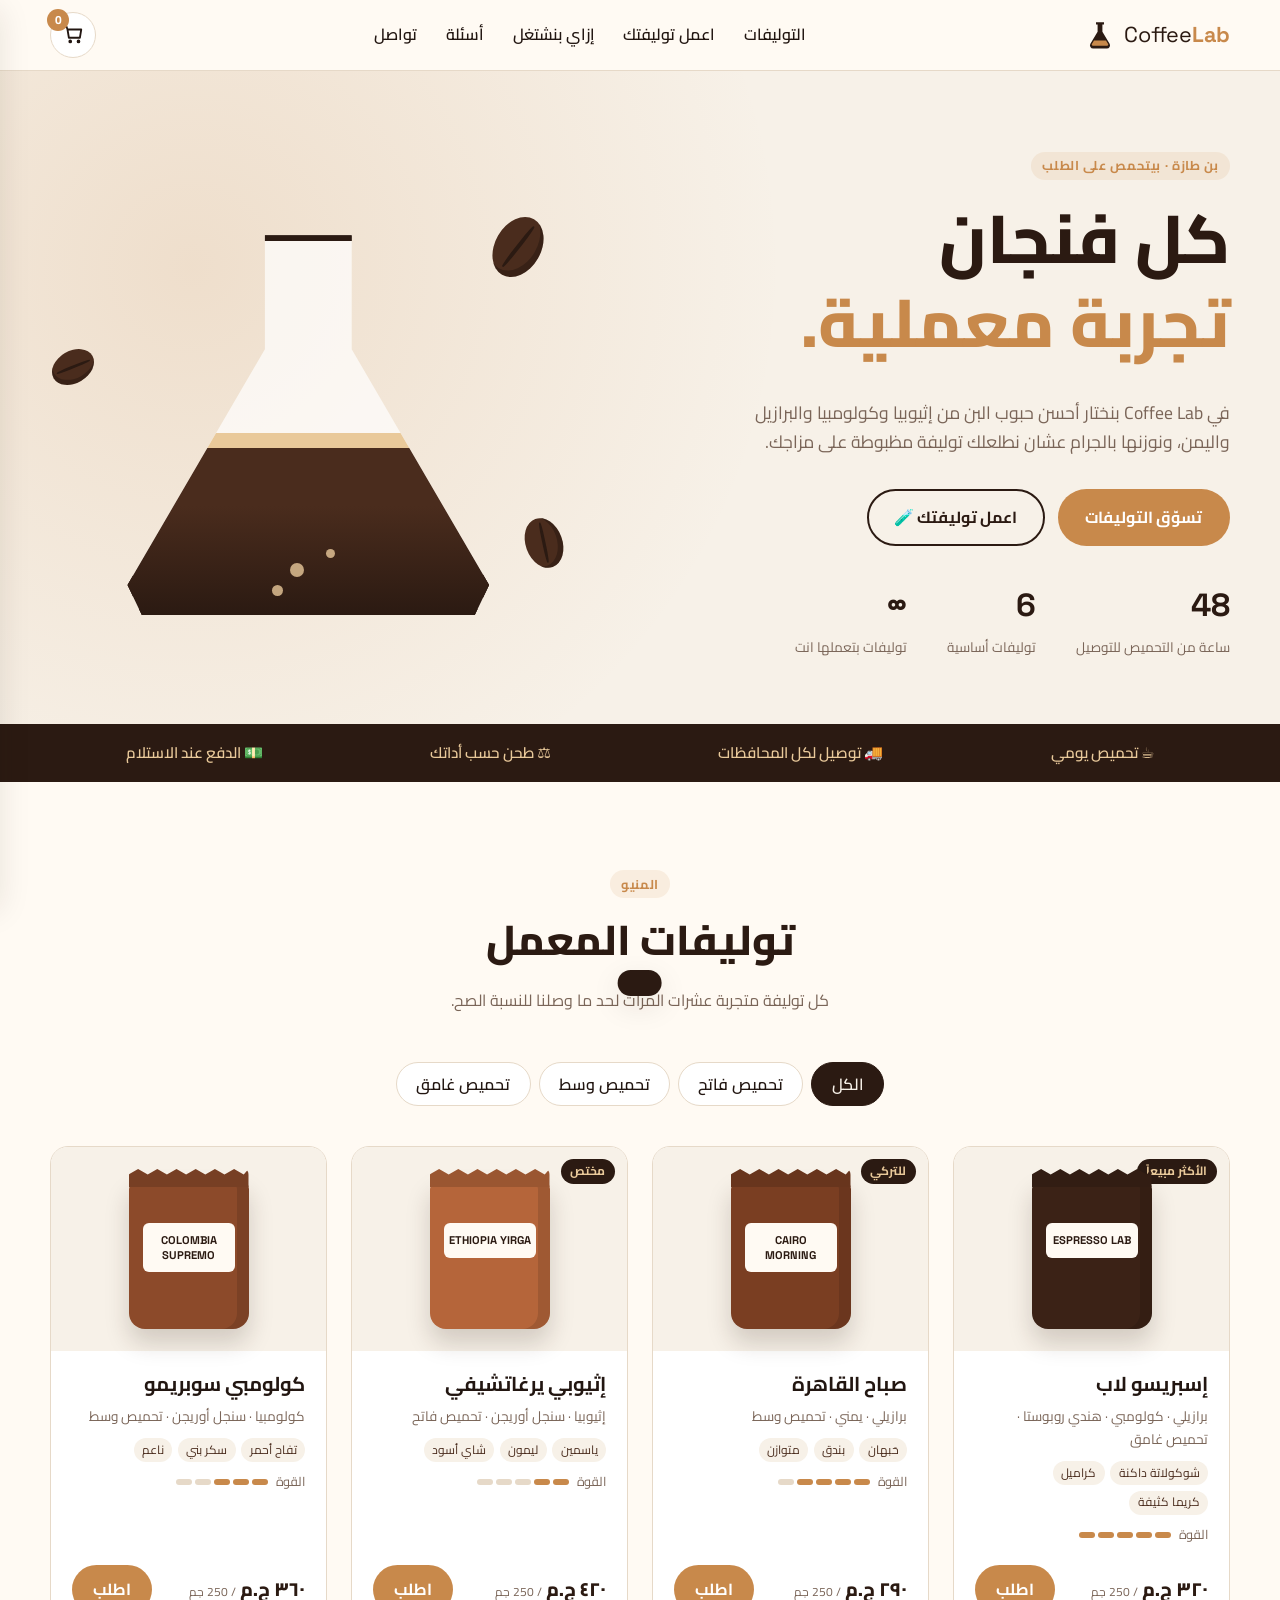
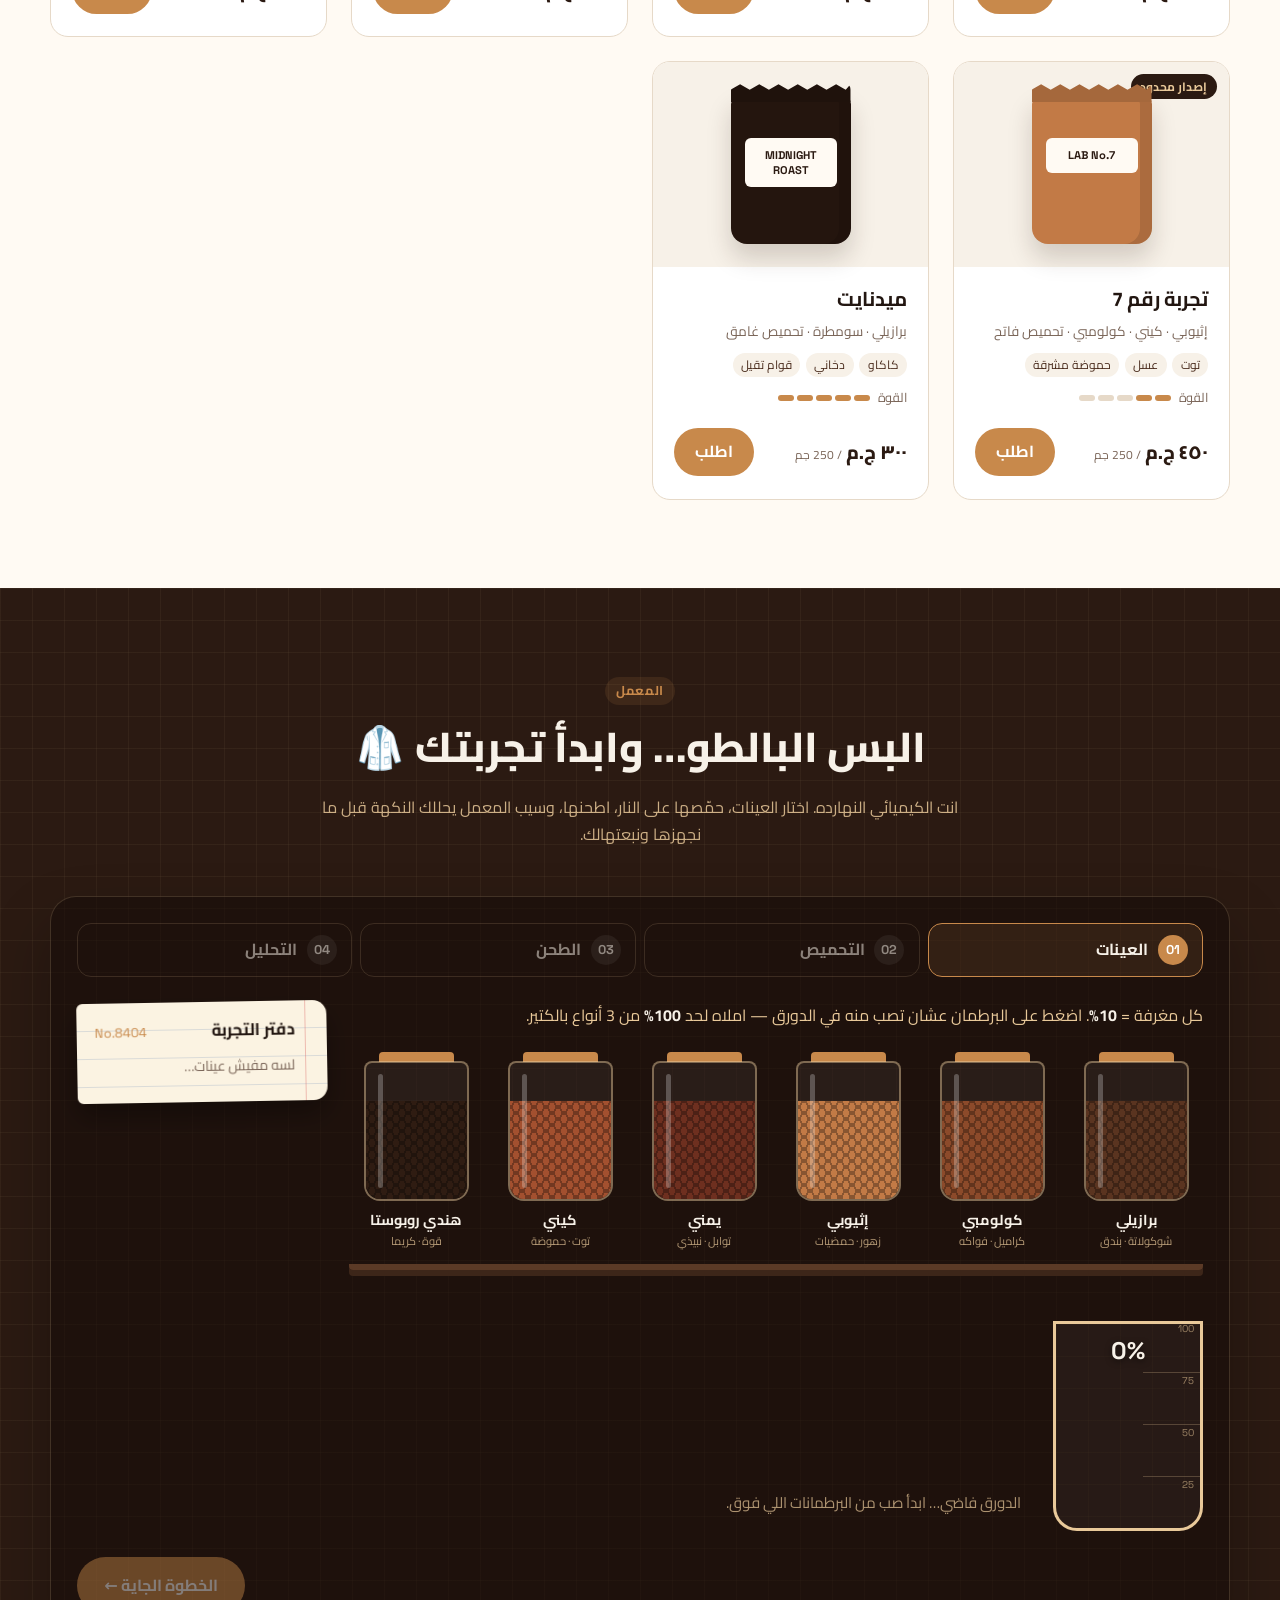
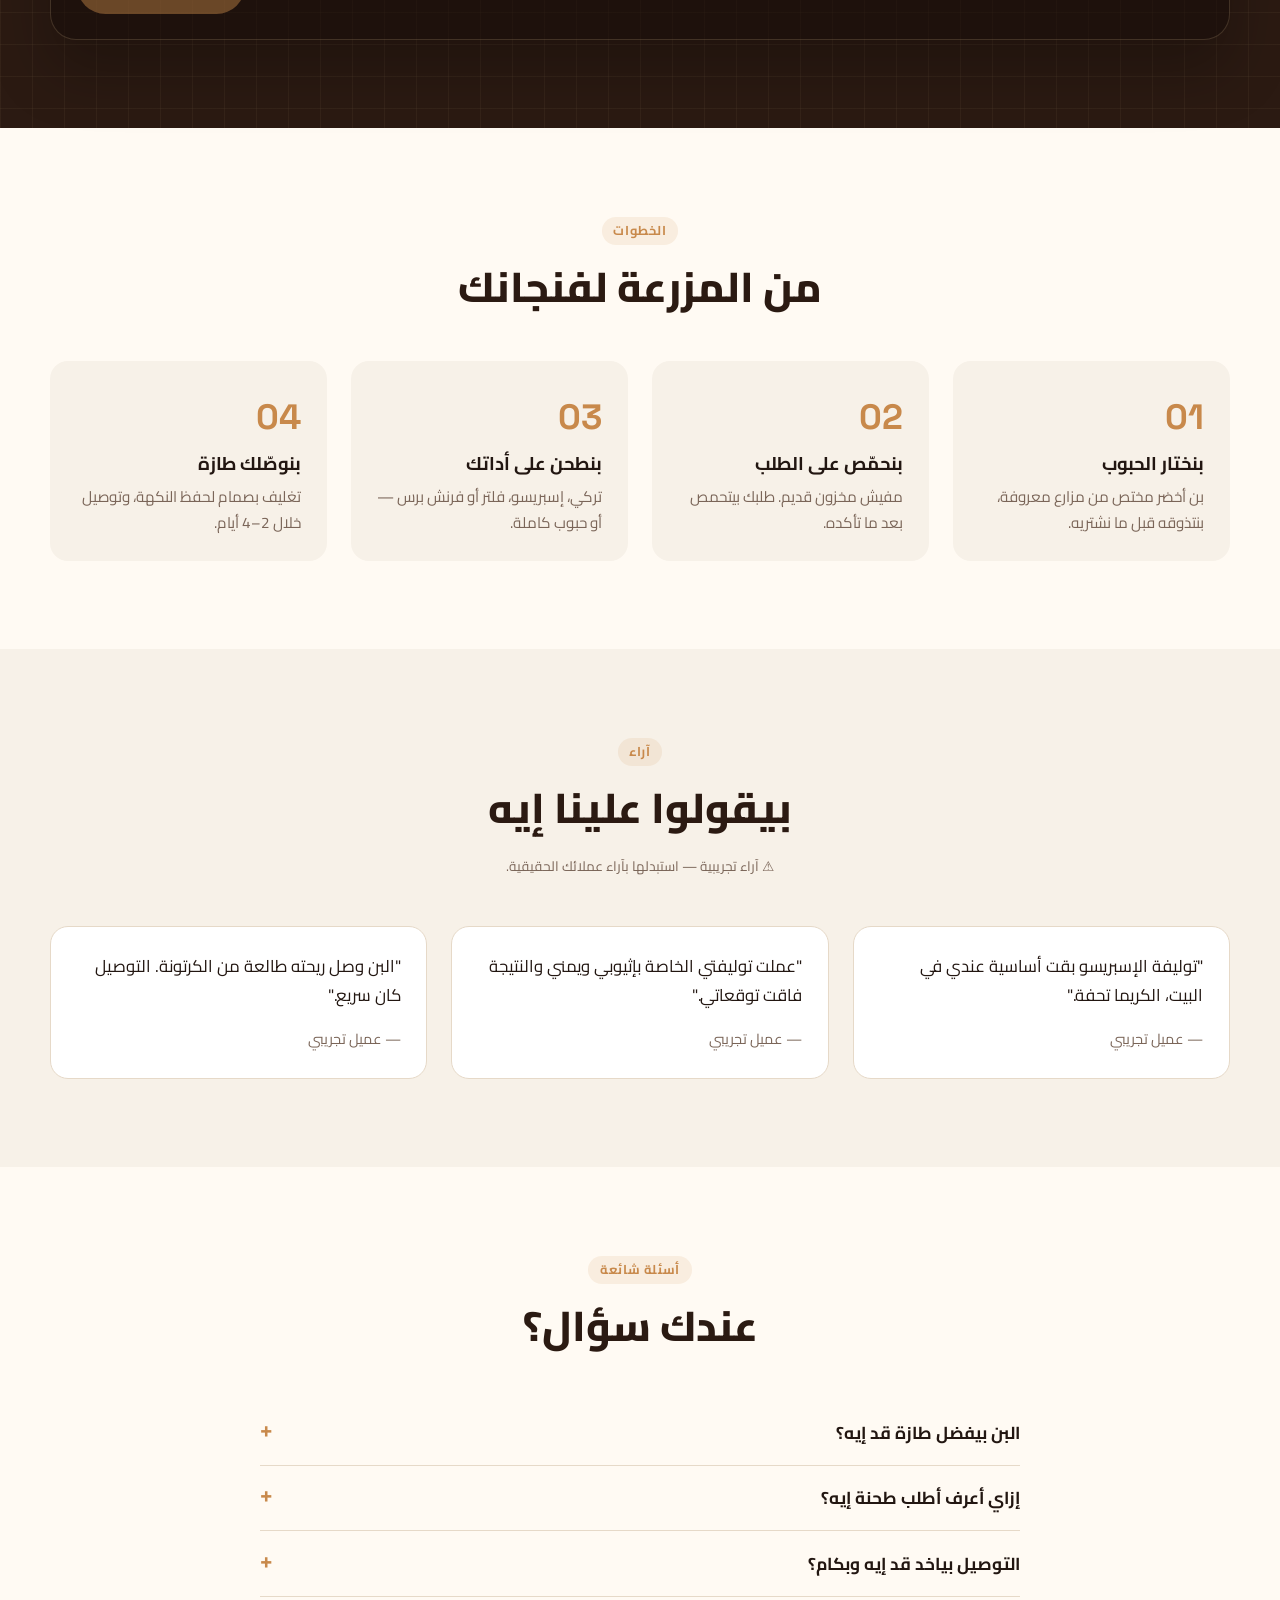
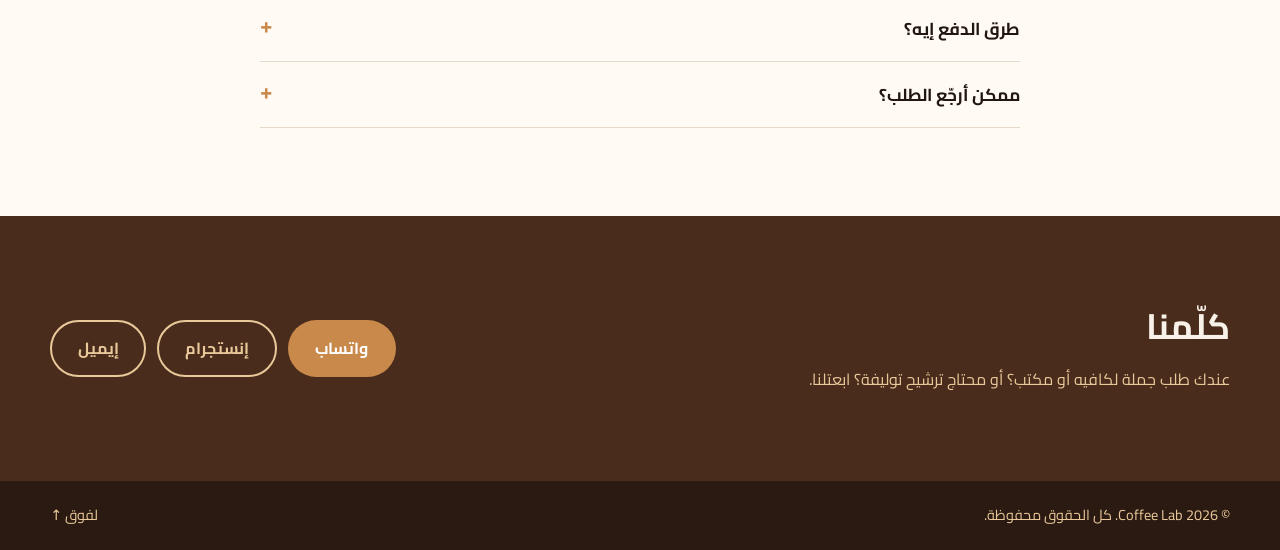
==== commit d8f40103: "Add customer accounts and live admin orders dashboard (Firebase) - account.html: sign up / login (em" ====
--- a/index.html
+++ b/index.html
@@ -31,6 +31,10 @@
       <a href="#contact">تواصل</a>
     </nav>
     <div class="nav-actions">
+      <a href="account.html" class="account-btn" id="accountBtn" hidden>
+        <svg viewBox="0 0 24 24" aria-hidden="true"><circle cx="12" cy="8" r="4" fill="none" stroke="currentColor" stroke-width="2"/><path d="M4 21c0-4.4 3.6-7 8-7s8 2.6 8 7" fill="none" stroke="currentColor" stroke-width="2" stroke-linecap="round"/></svg>
+        <span id="accountName">دخول</span>
+      </a>
       <button class="cart-btn" id="cartBtn" aria-label="السلة">
         <svg viewBox="0 0 24 24" aria-hidden="true"><path d="M6 6h15l-1.5 9h-12zM6 6 5 3H2M9 20a1 1 0 1 0 0-2 1 1 0 0 0 0 2zm9 0a1 1 0 1 0 0-2 1 1 0 0 0 0 2z" fill="none" stroke="currentColor" stroke-width="2" stroke-linecap="round" stroke-linejoin="round"/></svg>
         <span class="cart-count" id="cartCount">0</span>
@@ -322,14 +326,27 @@
     </label>
     <label class="field"><span>ملاحظات</span><textarea name="notes" rows="2"></textarea></label>
     <div class="totals" id="coTotals"></div>
-    <button class="btn btn-primary btn-block" type="submit">أكّد الطلب على واتساب</button>
-    <p class="small muted center">هيتفتح واتساب برسالة فيها تفاصيل طلبك، اضغط إرسال.</p>
+    <button class="btn btn-primary btn-block" type="submit" id="coSubmit">أكّد الطلب على واتساب</button>
+    <p class="small muted center" id="coNote">هيتفتح واتساب برسالة فيها تفاصيل طلبك، اضغط إرسال.</p>
   </form>
 </div>
 
+<!-- ORDER PLACED -->
+<div class="modal" id="successModal" hidden>
+  <div class="modal-box center" role="dialog" aria-modal="true" aria-labelledby="successTitle">
+    <button class="close" data-close aria-label="إغلاق">×</button>
+    <div class="success-icon">✓</div>
+    <h3 id="successTitle">طلبك وصلنا! ☕</h3>
+    <p class="muted">رقم الطلب <b id="successNo" class="order-no"></b><br>هنكلمك على الموبايل نأكد معاك ونبدأ التحميص.</p>
+    <a href="account.html" class="btn btn-primary btn-block">تابع طلبك</a>
+  </div>
+</div>
+
 <div class="toast" id="toast" role="status"></div>
 
 <script src="config.js"></script>
+<script src="firebase-config.js"></script>
+<script type="module" src="firebase.js"></script>
 <script src="script.js"></script>
 <script src="lab.js"></script>
 </body>
--- a/styles.css
+++ b/styles.css
@@ -231,3 +231,10 @@
 @media (prefers-reduced-motion: reduce) {
   *, *::before, *::after { animation: none !important; transition: none !important; }
 }
+
+/* Account button + order success (accounts enabled via firebase-config.js) */
+.account-btn { display: inline-flex; align-items: center; gap: .4rem; height: 46px; padding: 0 1rem; border-radius: 999px; border: 1px solid var(--line); background: #fff; font-weight: 700; font-size: .9rem; }
+.account-btn[hidden] { display: none; }
+.account-btn svg { width: 20px; }
+.success-icon { width: 72px; height: 72px; margin: .6rem auto 1rem; border-radius: 50%; background: var(--mint); color: #fff; font-size: 2.2rem; display: grid; place-items: center; animation: pop .4s ease-out; }
+@media (max-width: 760px) { .account-btn span { display: none; } .account-btn { width: 46px; padding: 0; justify-content: center; } }
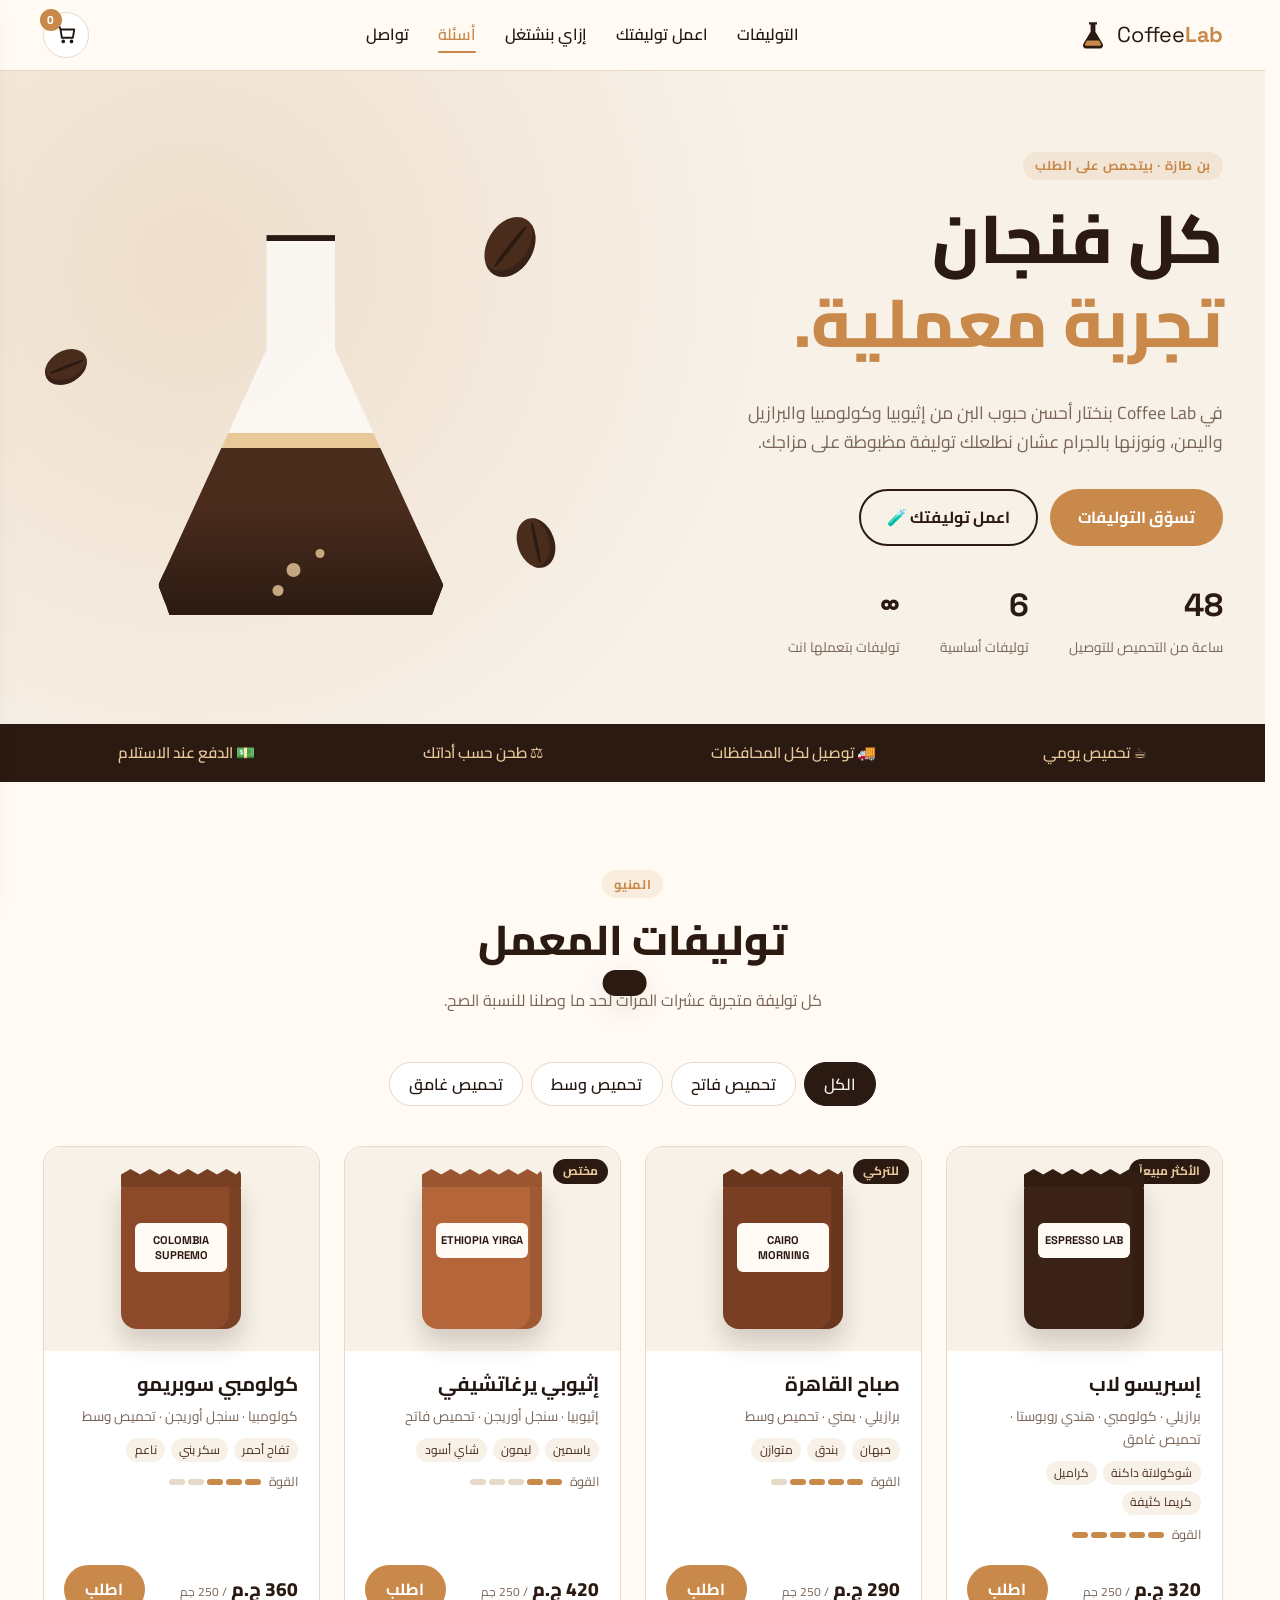
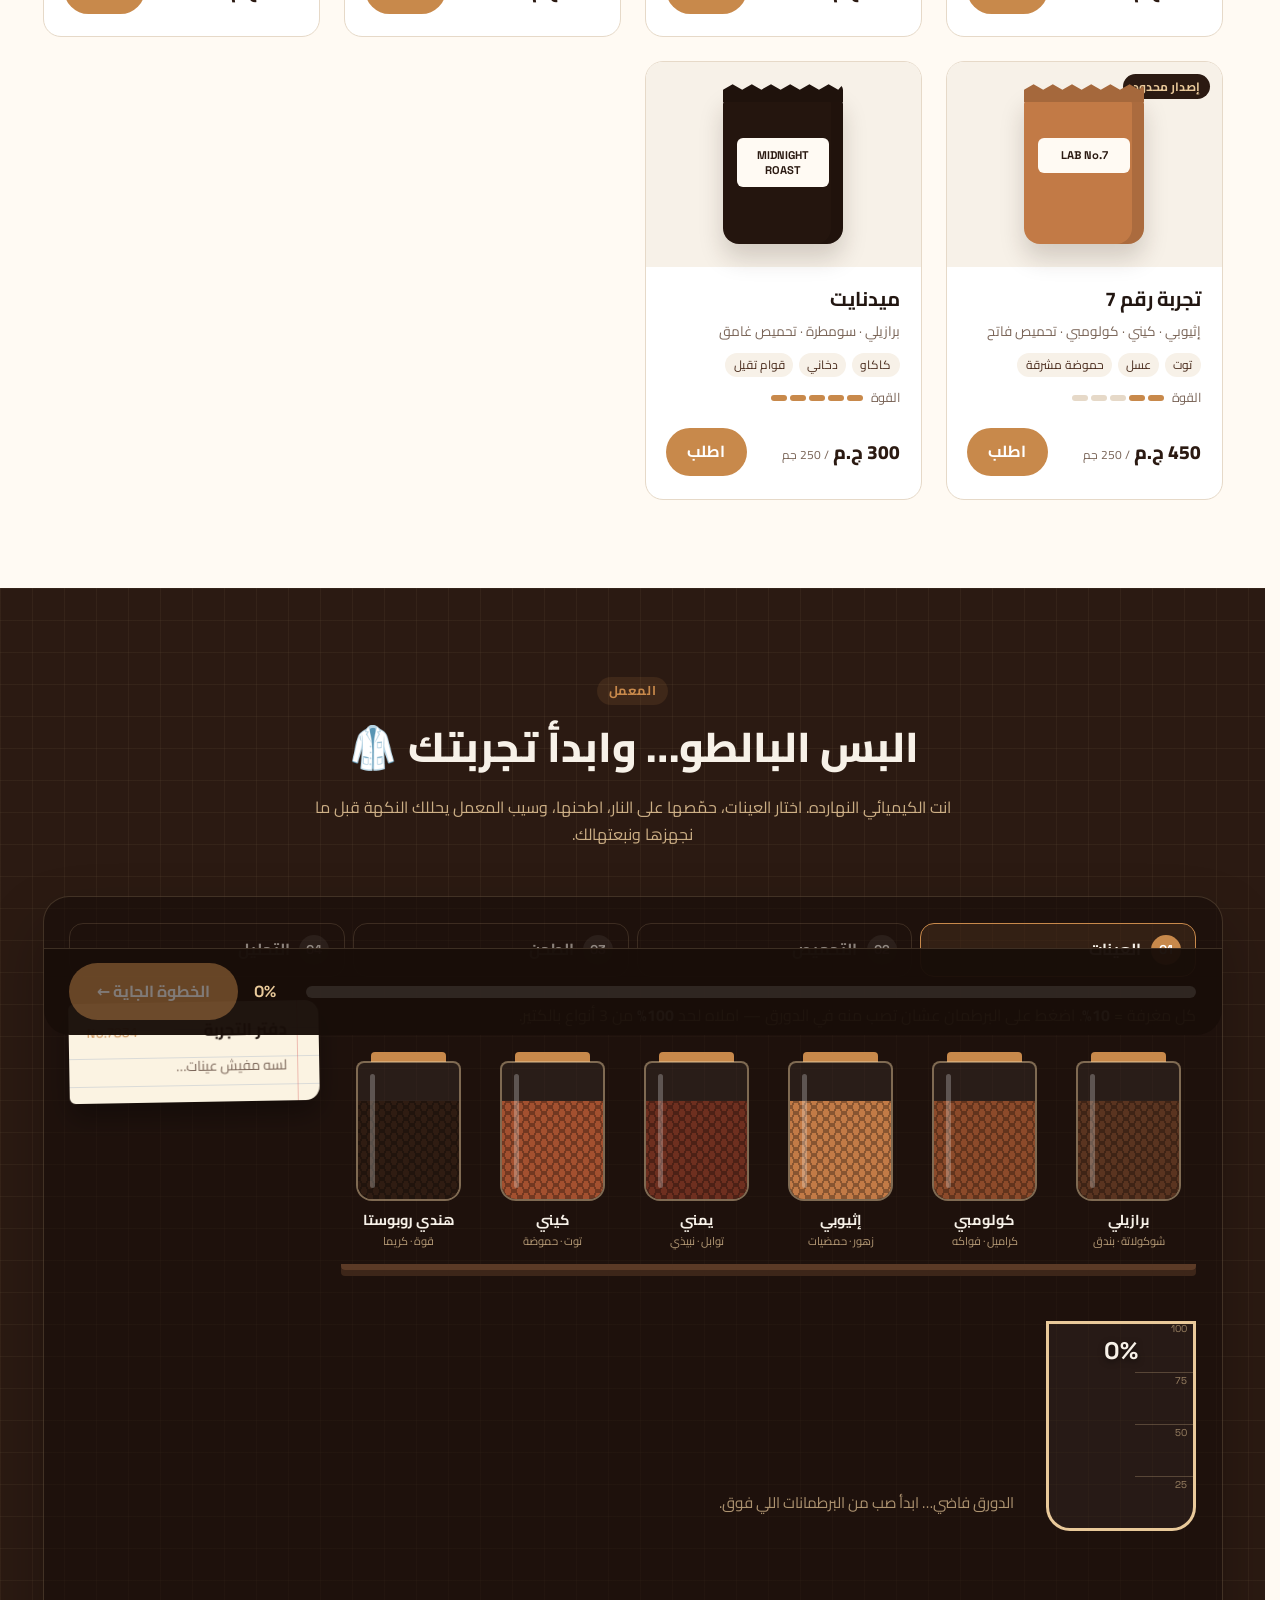
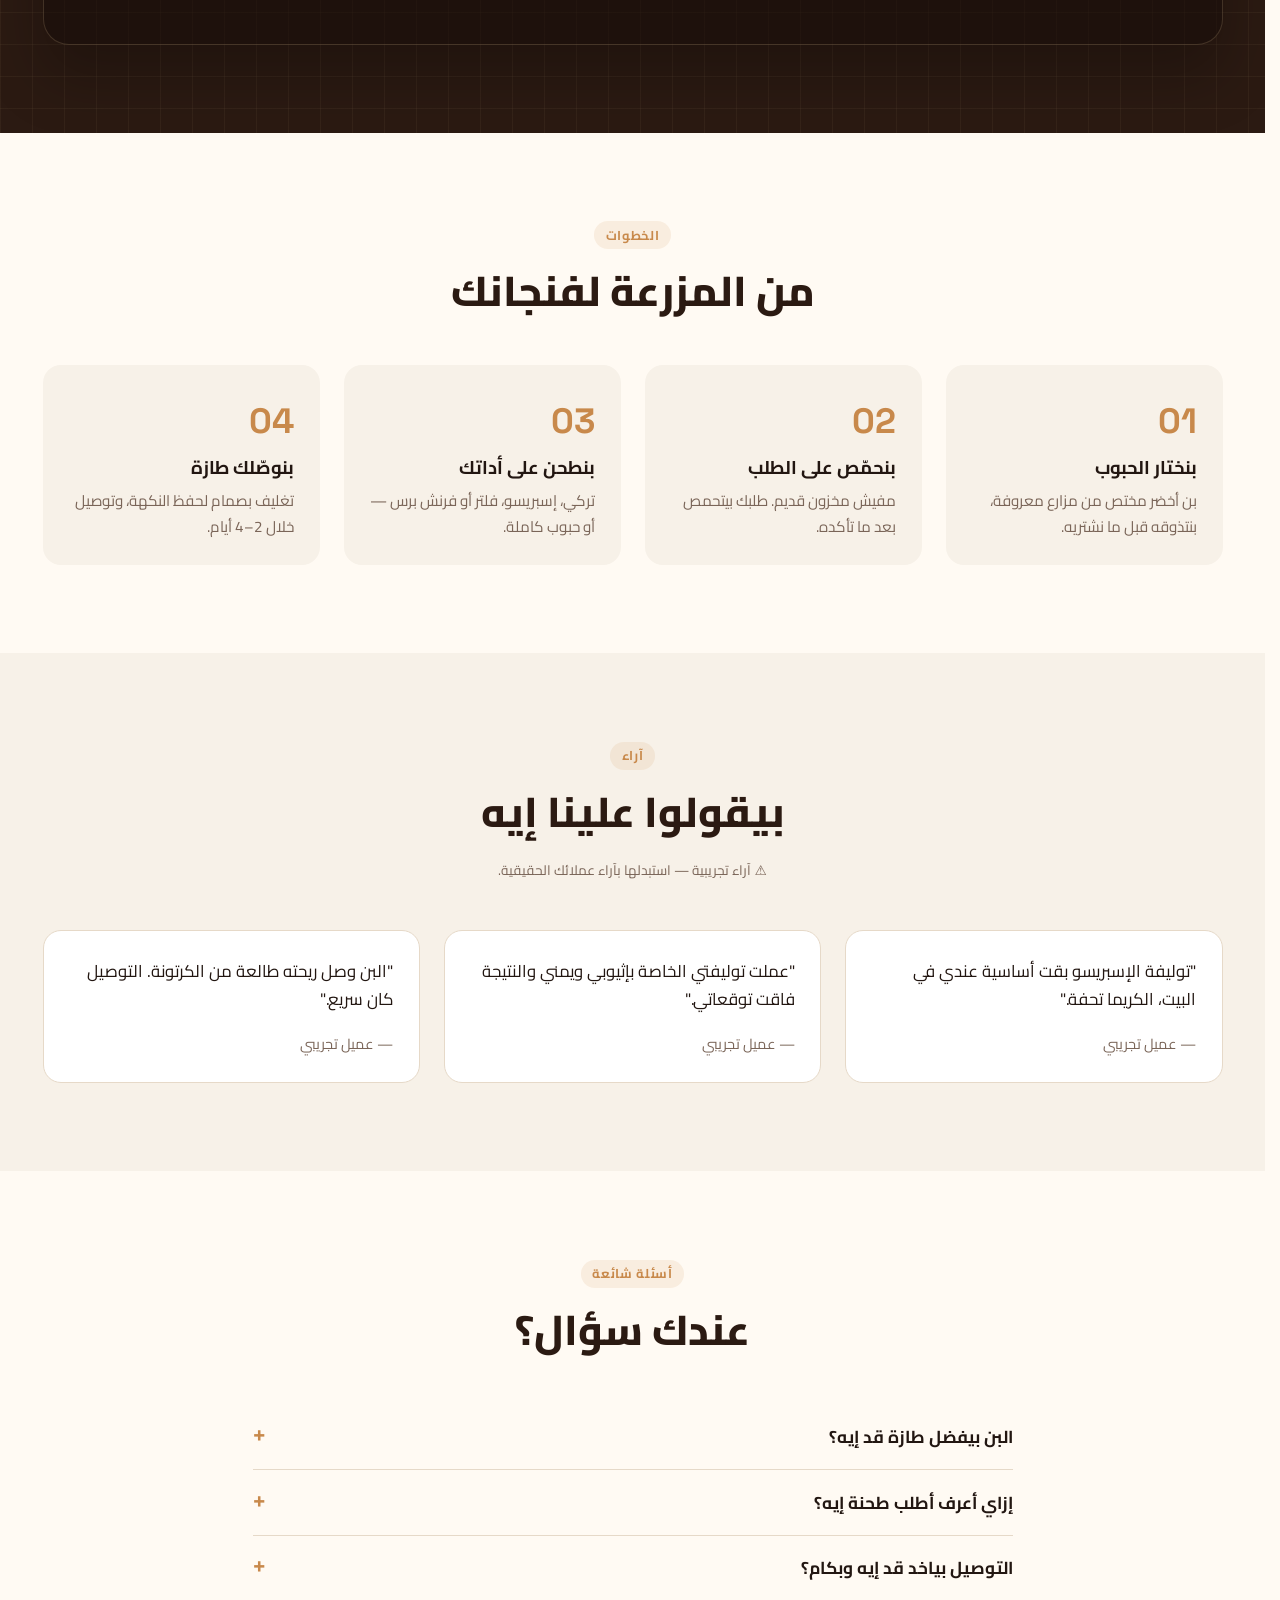
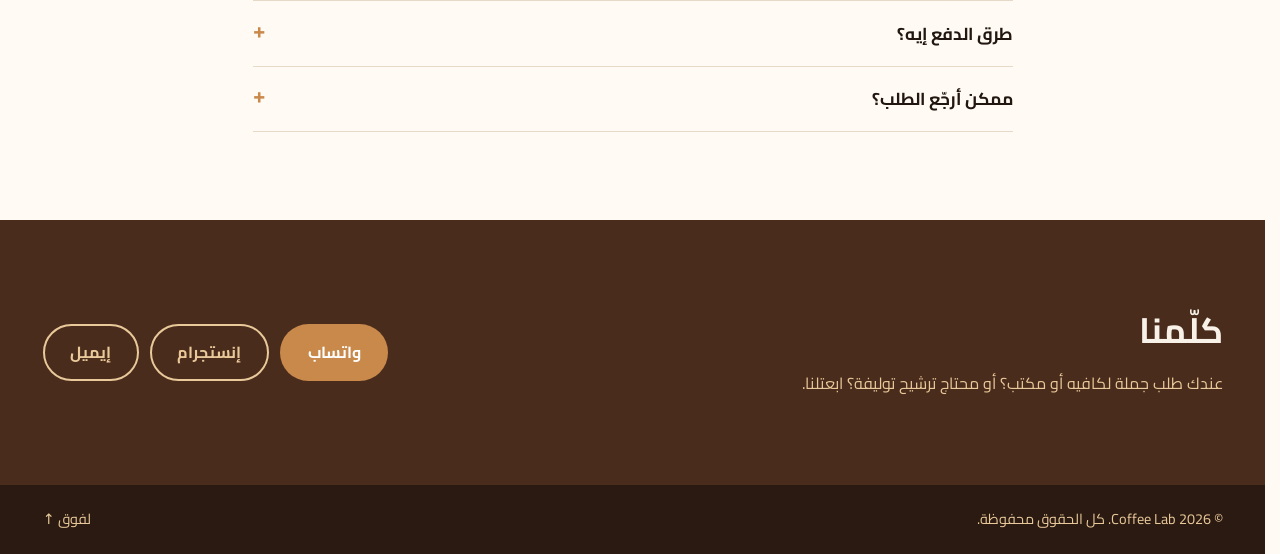
==== commit e6c0452c: "Improve experience on phones and Windows - Phones: shorter page, compact product cards, swipeable la" ====
--- a/index.html
+++ b/index.html
@@ -2,13 +2,21 @@
 <html lang="ar" dir="rtl">
 <head>
   <meta charset="utf-8">
-  <meta name="viewport" content="width=device-width, initial-scale=1">
+  <meta name="viewport" content="width=device-width, initial-scale=1, viewport-fit=cover">
   <title>Coffee Lab | توليفات بن مختصة</title>
   <meta name="description" content="Coffee Lab — توليفات بن طازة بتتحمص على الطلب. اختار توليفتك أو اعمل توليفتك الخاصة في المعمل.">
   <meta property="og:title" content="Coffee Lab | توليفات بن مختصة">
   <meta property="og:description" content="توليفات بن طازة بتتحمص على الطلب. اعمل توليفتك الخاصة.">
+  <meta property="og:type" content="website">
+  <meta property="og:url" content="https://go-apps10.github.io/coffee-lab/">
+  <meta property="og:image" content="https://go-apps10.github.io/coffee-lab/icons/icon-512.png">
+  <link rel="canonical" href="https://go-apps10.github.io/coffee-lab/">
   <meta name="theme-color" content="#2b1a12">
   <link rel="icon" href="favicon.svg" type="image/svg+xml">
+  <link rel="apple-touch-icon" href="icons/icon-192.png">
+  <link rel="manifest" href="manifest.webmanifest">
+  <meta name="mobile-web-app-capable" content="yes">
+  <meta name="apple-mobile-web-app-title" content="Coffee Lab">
   <link rel="preconnect" href="https://fonts.googleapis.com">
   <link rel="preconnect" href="https://fonts.gstatic.com" crossorigin>
   <link href="https://fonts.googleapis.com/css2?family=Cairo:wght@400;600;700;800&family=Space+Grotesk:wght@500;700&display=swap" rel="stylesheet">
@@ -39,11 +47,12 @@
         <svg viewBox="0 0 24 24" aria-hidden="true"><path d="M6 6h15l-1.5 9h-12zM6 6 5 3H2M9 20a1 1 0 1 0 0-2 1 1 0 0 0 0 2zm9 0a1 1 0 1 0 0-2 1 1 0 0 0 0 2z" fill="none" stroke="currentColor" stroke-width="2" stroke-linecap="round" stroke-linejoin="round"/></svg>
         <span class="cart-count" id="cartCount">0</span>
       </button>
-      <button class="menu-btn" id="menuBtn" aria-label="القائمة"><span></span><span></span><span></span></button>
+      <button class="menu-btn" id="menuBtn" aria-label="القائمة" aria-expanded="false" aria-controls="navLinks"><span></span><span></span><span></span></button>
     </div>
   </div>
 </header>
 
+<noscript><p class="noscript">الموقع محتاج تشغيل JavaScript عشان تقدر تطلب.</p></noscript>
 <main>
   <!-- HERO -->
   <section class="hero">
@@ -198,6 +207,7 @@
         </div>
 
         <div class="lab-nav">
+          <div class="lab-progress" id="labProgress" aria-hidden="true"><div class="lab-bar" id="labBar"></div><b id="labBarText">0%</b></div>
           <button class="btn btn-ghost light" id="labBack">→ رجوع</button>
           <button class="btn btn-primary" id="labNext">الخطوة الجاية ←</button>
         </div>
@@ -271,6 +281,7 @@
 <footer class="footer">
   <div class="container footer-inner">
     <span>© <span id="year"></span> Coffee Lab. كل الحقوق محفوظة.</span>
+    <button class="install-btn" id="installBtn" hidden>📲 ثبّت الموقع كتطبيق</button>
     <a href="#top">لفوق ↑</a>
   </div>
 </footer>
@@ -295,7 +306,7 @@
 
 <!-- CART DRAWER -->
 <div class="drawer-backdrop" id="drawerBackdrop" hidden></div>
-<aside class="drawer" id="cartDrawer" aria-label="السلة">
+<aside class="drawer" id="cartDrawer" role="dialog" aria-modal="true" aria-label="السلة" inert>
   <div class="drawer-head">
     <h3>سلتك</h3>
     <button class="close" id="cartClose" aria-label="إغلاق">×</button>
@@ -315,21 +326,30 @@
     <button type="button" class="close" data-close aria-label="إغلاق">×</button>
     <h3 id="coTitle">بيانات التوصيل</h3>
     <label class="field"><span>الاسم *</span><input name="name" required autocomplete="name"></label>
-    <label class="field"><span>رقم الموبايل *</span><input name="phone" required type="tel" pattern="01[0-9]{9}" placeholder="01xxxxxxxxx" autocomplete="tel"></label>
+    <label class="field"><span>رقم الموبايل *</span><input name="phone" required type="tel" inputmode="tel" dir="ltr" pattern="01[0-9]{9}" placeholder="01xxxxxxxxx" autocomplete="tel" enterkeyhint="next"></label>
     <div class="row-2">
-      <label class="field"><span>المحافظة *</span><select name="city" required id="citySelect"></select></label>
-      <label class="field"><span>المنطقة *</span><input name="area" required></label>
+      <label class="field"><span>المحافظة *</span><select name="city" required id="citySelect" autocomplete="address-level1"></select></label>
+      <label class="field"><span>المنطقة *</span><input name="area" required autocomplete="address-level2" enterkeyhint="next"></label>
     </div>
     <label class="field"><span>العنوان بالتفصيل *</span><input name="address" required autocomplete="street-address" placeholder="الشارع، رقم العمارة، الدور، الشقة"></label>
     <label class="field"><span>طريقة الدفع</span>
       <select name="payment"><option>كاش عند الاستلام</option><option>إنستاباي</option><option>فودافون كاش</option></select>
     </label>
     <label class="field"><span>ملاحظات</span><textarea name="notes" rows="2"></textarea></label>
+    <div class="sheet-foot">
     <div class="totals" id="coTotals"></div>
     <button class="btn btn-primary btn-block" type="submit" id="coSubmit">أكّد الطلب على واتساب</button>
     <p class="small muted center" id="coNote">هيتفتح واتساب برسالة فيها تفاصيل طلبك، اضغط إرسال.</p>
+    </div>
   </form>
 </div>
+
+<!-- MOBILE CART BAR -->
+<button class="cart-bar" id="cartBar" hidden>
+  <span class="cart-bar-count" id="cartBarCount">0</span>
+  <b>عرض السلة</b>
+  <span id="cartBarTotal"></span>
+</button>
 
 <!-- ORDER PLACED -->
 <div class="modal" id="successModal" hidden>
@@ -345,6 +365,7 @@
 <div class="toast" id="toast" role="status"></div>
 
 <script src="config.js"></script>
+<script src="ux.js" defer></script>
 <script src="firebase-config.js"></script>
 <script type="module" src="firebase.js"></script>
 <script src="script.js"></script>
--- a/styles.css
+++ b/styles.css
@@ -70,7 +70,7 @@
 .hero-stats span { font-size: .85rem; color: var(--muted); }
 
 .hero-art { position: relative; height: 420px; }
-.flask { position: absolute; inset: 40px 15% 0; clip-path: polygon(38% 0, 62% 0, 62% 30%, 100% 92%, 96% 100%, 4% 100%, 0 92%, 38% 30%); background: rgba(255,255,255,.7); border: 0; box-shadow: inset 0 0 0 6px var(--espresso); }
+.flask { position: absolute; top: 40px; bottom: 0; left: 50%; translate: -50% 0; aspect-ratio: 3 / 4; clip-path: polygon(38% 0, 62% 0, 62% 30%, 100% 92%, 96% 100%, 4% 100%, 0 92%, 38% 30%); background: rgba(255,255,255,.7); border: 0; box-shadow: inset 0 0 0 6px var(--espresso); }
 .flask::before { content: ""; position: absolute; inset: 0; clip-path: inherit; box-shadow: inset 0 0 0 6px var(--espresso); }
 .flask-liquid { position: absolute; inset: 52% 0 0; background: linear-gradient(180deg, var(--crema) 0 8%, var(--roast) 8% 40%, var(--espresso)); animation: slosh 5s ease-in-out infinite; }
 @keyframes slosh { 50% { inset: 48% 0 0; } }
@@ -214,7 +214,6 @@
 /* Responsive */
 @media (max-width: 960px) {
   .hero-inner { grid-template-columns: 1fr; padding-block: 3rem; }
-  .hero-art { height: 280px; order: -1; }
   .steps { grid-template-columns: repeat(2, 1fr); }
   .reviews { grid-template-columns: 1fr; }
 }
@@ -238,3 +237,126 @@
 .account-btn svg { width: 20px; }
 .success-icon { width: 72px; height: 72px; margin: .6rem auto 1rem; border-radius: 50%; background: var(--mint); color: #fff; font-size: 2.2rem; display: grid; place-items: center; animation: pop .4s ease-out; }
 @media (max-width: 760px) { .account-btn span { display: none; } .account-btn { width: 46px; padding: 0; justify-content: center; } }
+
+/* ============ Every device ============ */
+:root { color-scheme: light; }
+html { scrollbar-gutter: stable; scrollbar-color: var(--caramel) var(--milk); -webkit-text-size-adjust: 100%; }
+body { -webkit-tap-highlight-color: transparent; }
+body.locked { overflow: hidden; }
+[hidden] { display: none !important; }
+h1, h2, h3 { text-wrap: balance; }
+p { text-wrap: pretty; }
+button, a, select, input[type="range"], summary { touch-action: manipulation; }
+:focus-visible { outline: 3px solid var(--caramel); outline-offset: 2px; }
+.lab :focus-visible, .contact :focus-visible, .footer :focus-visible { outline-color: var(--crema); }
+.modal, .drawer-body, .modal-box { overscroll-behavior: contain; }
+.nav-links a.current { color: var(--caramel); }
+.nav-links a.current::after { content: ""; position: absolute; inset-inline: 0; bottom: -4px; height: 2px; border-radius: 2px; background: var(--caramel); }
+.btn { white-space: nowrap; }
+.btn:active:not(:disabled) { transform: scale(.97); }
+.toast { width: max-content; max-width: calc(100vw - 32px); white-space: normal; text-align: center; border-radius: 18px; bottom: calc(24px + env(safe-area-inset-bottom)); }
+.install-btn { border: 1px solid rgba(233,201,154,.4); background: none; color: var(--crema); border-radius: 999px; padding: .3em 1em; font-size: .85rem; }
+.noscript { margin: 0; padding: 1rem; text-align: center; background: var(--crema); }
+.offline-banner { position: fixed; top: 0; inset-inline: 0; z-index: 300; padding: .4rem 1rem; text-align: center; font-size: .85rem; font-weight: 600; background: #b3402a; color: #fff; }
+.drawer-foot { padding-bottom: calc(1.2rem + env(safe-area-inset-bottom)); }
+.drawer { width: min(440px, 100%); }
+.sheet-foot { background: var(--paper); }
+.cart-bar { display: none; }
+
+/* Mouse + keyboard (Windows laptops and desktops) */
+@media (hover: hover) and (pointer: fine) {
+  .cart-btn:hover, .account-btn:hover { border-color: var(--caramel); color: var(--caramel); }
+  .qty button:hover { background: var(--milk); }
+  .close:hover { background: var(--line); }
+  details summary:hover { color: var(--caramel); }
+}
+@media (min-width: 1500px) {
+  .container:not(.narrow) { width: min(1320px, 100% - 64px); }
+  .grid { grid-template-columns: repeat(3, 1fr); }
+}
+
+/* Touch screens: no hover that sticks after a tap, bigger targets, no zoom when a field is focused */
+@media (hover: none) {
+  .btn:hover { transform: none; }
+  .card:hover { transform: none; box-shadow: none; }
+  .chip:hover:not(.active) { background: #fff; color: inherit; border-color: var(--line); }
+}
+@media (pointer: coarse) {
+  input, select, textarea { font-size: 16px; }
+  .qty button { width: 42px; height: 42px; }
+  .close { width: 44px; height: 44px; }
+  .cart-item .remove { padding: .5rem .5rem .5rem 0; }
+  summary { padding-block: .3rem; }
+}
+
+/* Tablets and small laptops */
+@media (max-width: 960px) {
+  .hero-art { order: 0; height: 260px; }
+}
+
+/* Phones */
+@media (max-width: 760px) {
+  .nav-inner { height: 62px; }
+  .nav-links { top: 62px; }
+  html { scroll-padding-top: 72px; }
+  .hero-inner { padding-block: 2rem 2.5rem; gap: 1rem; }
+  .hero p { font-size: 1rem; }
+  .hero-cta { margin: 1.4rem 0; }
+  .hero-cta .btn { flex: 1; padding-inline: .8em; }
+  .hero-stats { display: grid; grid-template-columns: repeat(3, 1fr); gap: .8rem; }
+  .hero-stats b { font-size: 1.6rem; }
+  .hero-stats span { display: block; font-size: .75rem; line-height: 1.4; }
+  .hero-art { height: 200px; }
+  .strip-inner { display: grid; grid-template-columns: 1fr 1fr; gap: .4rem .8rem; font-size: .82rem; padding-block: .8rem; }
+  .section { padding-block: 3rem; }
+  .section-head { margin-bottom: 1.6rem; }
+
+  /* one-line swipeable filters */
+  .filters { flex-wrap: nowrap; justify-content: flex-start; overflow-x: auto; margin: 0 -16px 1.2rem; padding: 2px 16px; scrollbar-width: none; }
+  .filters::-webkit-scrollbar { display: none; }
+  .chip { flex-shrink: 0; min-height: 40px; }
+
+  /* compact product cards: the six blends fit in far less scrolling */
+  .grid { grid-template-columns: 1fr; gap: .8rem; }
+  .card { flex-direction: row; }
+  .card-media { width: 112px; flex-shrink: 0; padding: 1rem 0 .6rem; }
+  .card-media .bag { width: 78px; height: 98px; }
+  .card-media .bag::after { inset: 30px 8px auto; font-size: .48rem; padding: 5px 2px; }
+  .card-tag { top: 6px; right: 6px; left: 6px; text-align: center; font-size: .62rem; padding: .15em .3em; }
+  .card:has(.card-tag) .card-media { padding-top: 2.1rem; }
+  .card-body { padding: .8rem .9rem; gap: .35rem; min-width: 0; }
+  .card-body h3 { font-size: 1.05rem; }
+  .card-origin { font-size: .75rem; line-height: 1.4; }
+  .meter { display: none; }
+  .card-foot { padding-top: .3rem; }
+  .price { font-size: 1.05rem; }
+  .card-foot .btn { padding: .45em 1.1em; min-height: 40px; }
+
+  .contact-links { width: 100%; }
+  .contact-links .btn { flex: 1; }
+  .footer-inner { flex-wrap: wrap; gap: .5rem; align-items: center; }
+
+  /* modals become bottom sheets, easy to reach with a thumb */
+  .modal { place-items: end stretch; padding: 0; }
+  .modal-box { width: 100%; border-radius: 22px 22px 0 0; max-height: 92dvh; padding: 1.4rem 1.1rem calc(1.2rem + env(safe-area-inset-bottom)); animation: sheet .28s ease-out; }
+  .row-2 { grid-template-columns: 1fr 1fr; }
+  .drawer { width: 100%; }
+
+  /* price and confirm stay on screen while filling the form (not when the keyboard needs the space) */
+  .totals { font-size: .88rem; padding: .6rem .8rem; }
+
+  /* always-reachable cart */
+  .cart-bar { position: fixed; bottom: calc(12px + env(safe-area-inset-bottom)); inset-inline: 12px; z-index: 40; display: flex; align-items: center; justify-content: space-between; gap: .7rem; min-height: 54px; padding: .4rem 1rem; border: 0; border-radius: 16px; background: var(--espresso); color: var(--milk); box-shadow: 0 10px 28px rgba(43,26,18,.35); animation: sheet .25s ease-out; }
+  .cart-bar b { flex: 1; text-align: start; }
+  .cart-bar-count { min-width: 28px; height: 28px; padding: 0 6px; border-radius: 14px; background: var(--caramel); color: #fff; font-weight: 700; font-size: .85rem; display: grid; place-items: center; }
+  .has-cart-bar .footer { padding-bottom: calc(72px + env(safe-area-inset-bottom)); }
+  .has-cart-bar .toast { bottom: calc(78px + env(safe-area-inset-bottom)); }
+}
+@media (max-width: 760px) and (min-height: 600px) {
+  .sheet-foot { position: sticky; bottom: calc(-1.2rem - env(safe-area-inset-bottom)); margin-inline: -1.1rem; padding: .6rem 1.1rem calc(.6rem + env(safe-area-inset-bottom)); border-top: 1px solid var(--line); box-shadow: 0 -8px 16px rgba(43,26,18,.06); }
+  .sheet-foot .totals div:not(.grand) { display: none; }
+  .sheet-foot .totals .grand { border: 0; margin: 0; padding: 0; }
+  .sheet-foot .totals { margin-top: 0; margin-bottom: .5rem; }
+  .sheet-foot p { margin: .3rem 0 0; font-size: .75rem; }
+}
+@keyframes sheet { from { transform: translateY(40px); opacity: 0; } }
--- a/lab.css
+++ b/lab.css
@@ -180,3 +180,34 @@
   .notebook ul { columns: 1; }
   .lab-stage { min-height: 0; }
 }
+
+/* ---- Bottom bar: progress + next, reachable at any scroll position ---- */
+.lab-nav { position: sticky; bottom: 0; z-index: 5; align-items: center; margin: 1.6rem -1.6rem -1.6rem; padding: .9rem 1.6rem calc(.9rem + env(safe-area-inset-bottom)); background: rgba(24, 14, 9, .97); border-top: 1px solid rgba(233,201,154,.18); border-radius: 0 0 26px 26px; }
+.lab-progress { flex: 1; display: flex; align-items: center; gap: .8rem; min-width: 0; }
+.lab-bar { flex: 1; height: 12px; border-radius: 6px; overflow: hidden; display: flex; background: rgba(255,255,255,.1); }
+.lab-bar i { display: block; height: 100%; transition: width .3s; }
+.lab-progress b { font-family: var(--latin); color: var(--crema); min-width: 4ch; text-align: end; }
+#roastSlider { touch-action: pan-y; }
+.report-card .link-btn { padding: .4rem; }
+
+@media (hover: none) {
+  .jar:hover:not(:disabled) .jar-glass { transform: none; border-color: var(--glass); }
+  .jar:active:not(:disabled) .jar-glass { transform: translateY(-4px) rotate(-4deg); }
+}
+@media (pointer: coarse) {
+  .mix-row button { width: 40px; height: 40px; }
+  #roastSlider { height: 14px; }
+}
+@media (max-width: 640px) {
+  .lab-nav { margin: 1.2rem -1rem -1rem; padding-inline: 1rem; border-radius: 0 0 18px 18px; }
+  .lab-nav .btn { padding-inline: 1em; }
+  .stage-hint { font-size: .92rem; margin-bottom: 1rem; }
+
+  /* one swipeable shelf, so jars and beaker fit on the same screen */
+  .shelf { display: grid; grid-template-columns: none; grid-auto-flow: column; grid-auto-columns: 30%; gap: .5rem; overflow-x: auto; scroll-snap-type: x proximity; scrollbar-width: none; margin-inline: -1rem; padding: .4rem 1rem .8rem; border-radius: 0; }
+  .shelf::-webkit-scrollbar { display: none; }
+  .jar { scroll-snap-align: center; }
+  .jar small { display: none; }
+  .mix-area { margin-top: 3.2rem; }
+  .beaker-big { width: 120px; height: 150px; }
+}
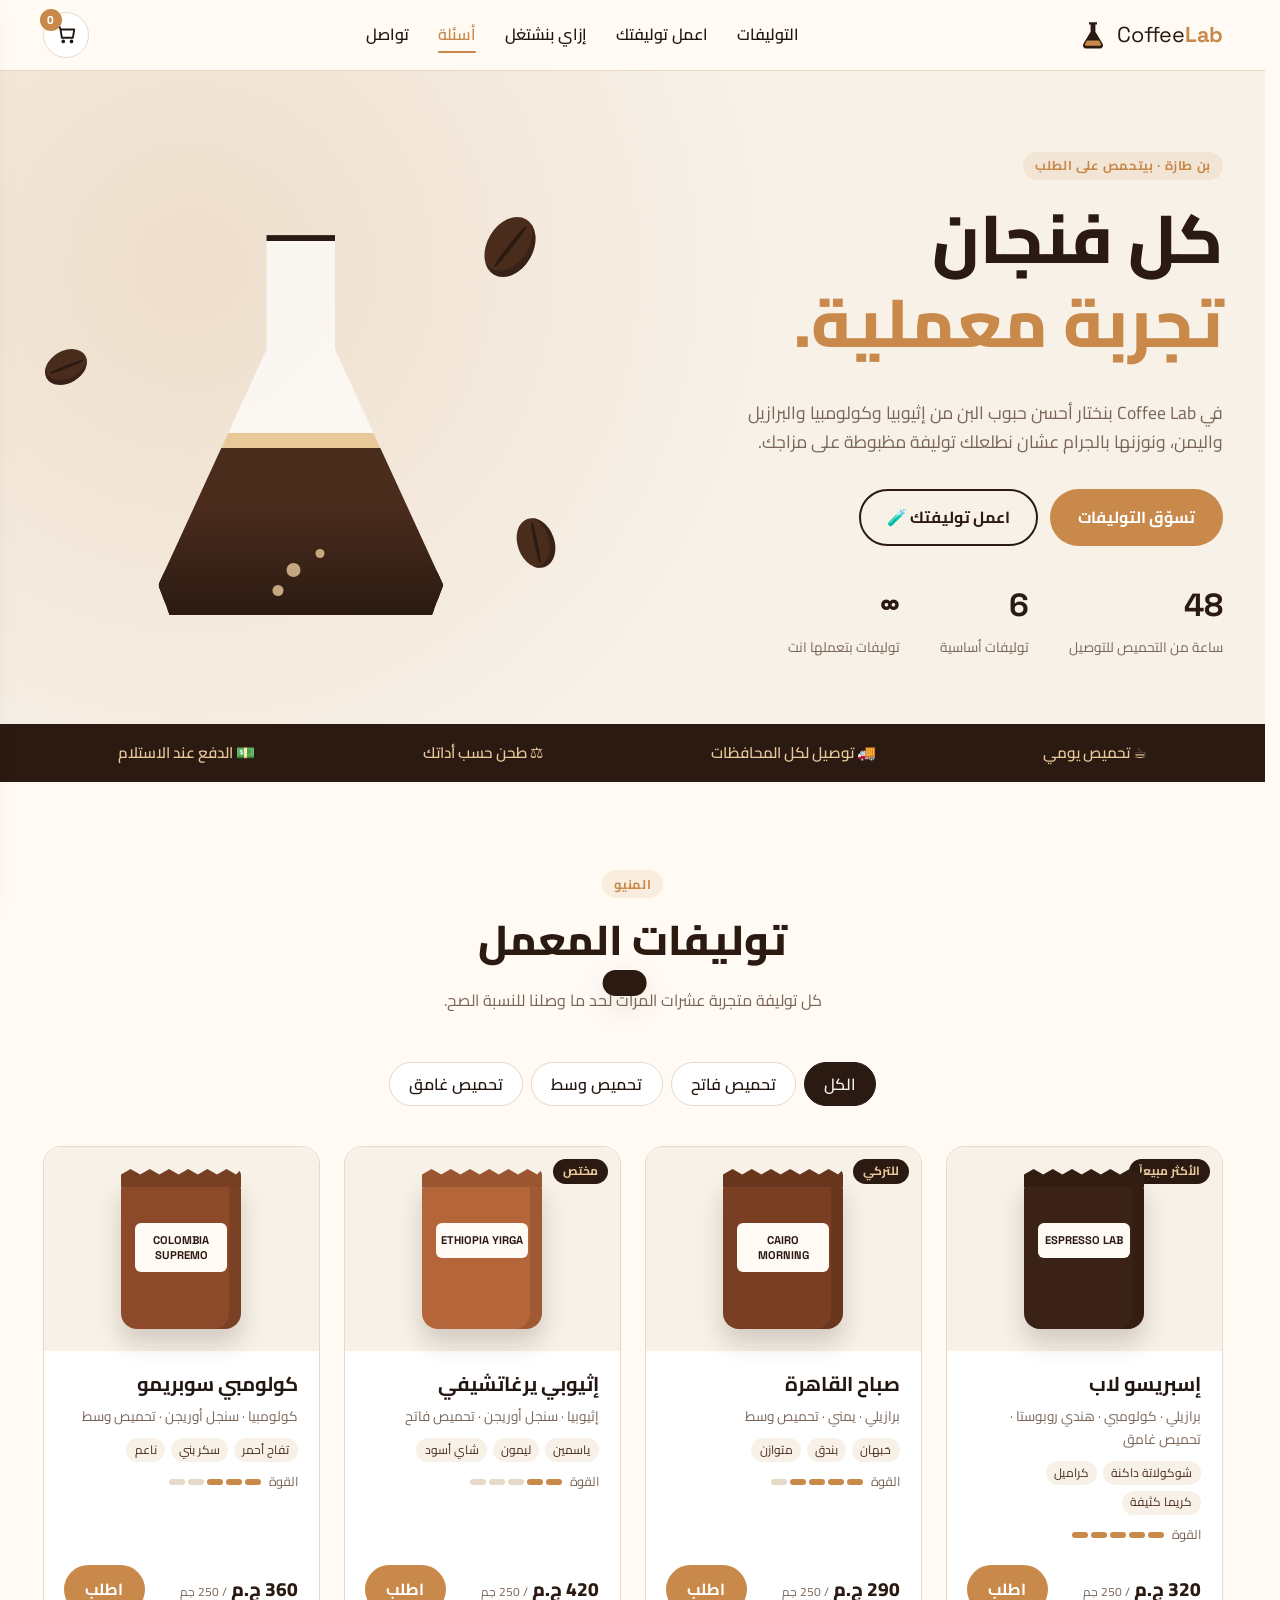
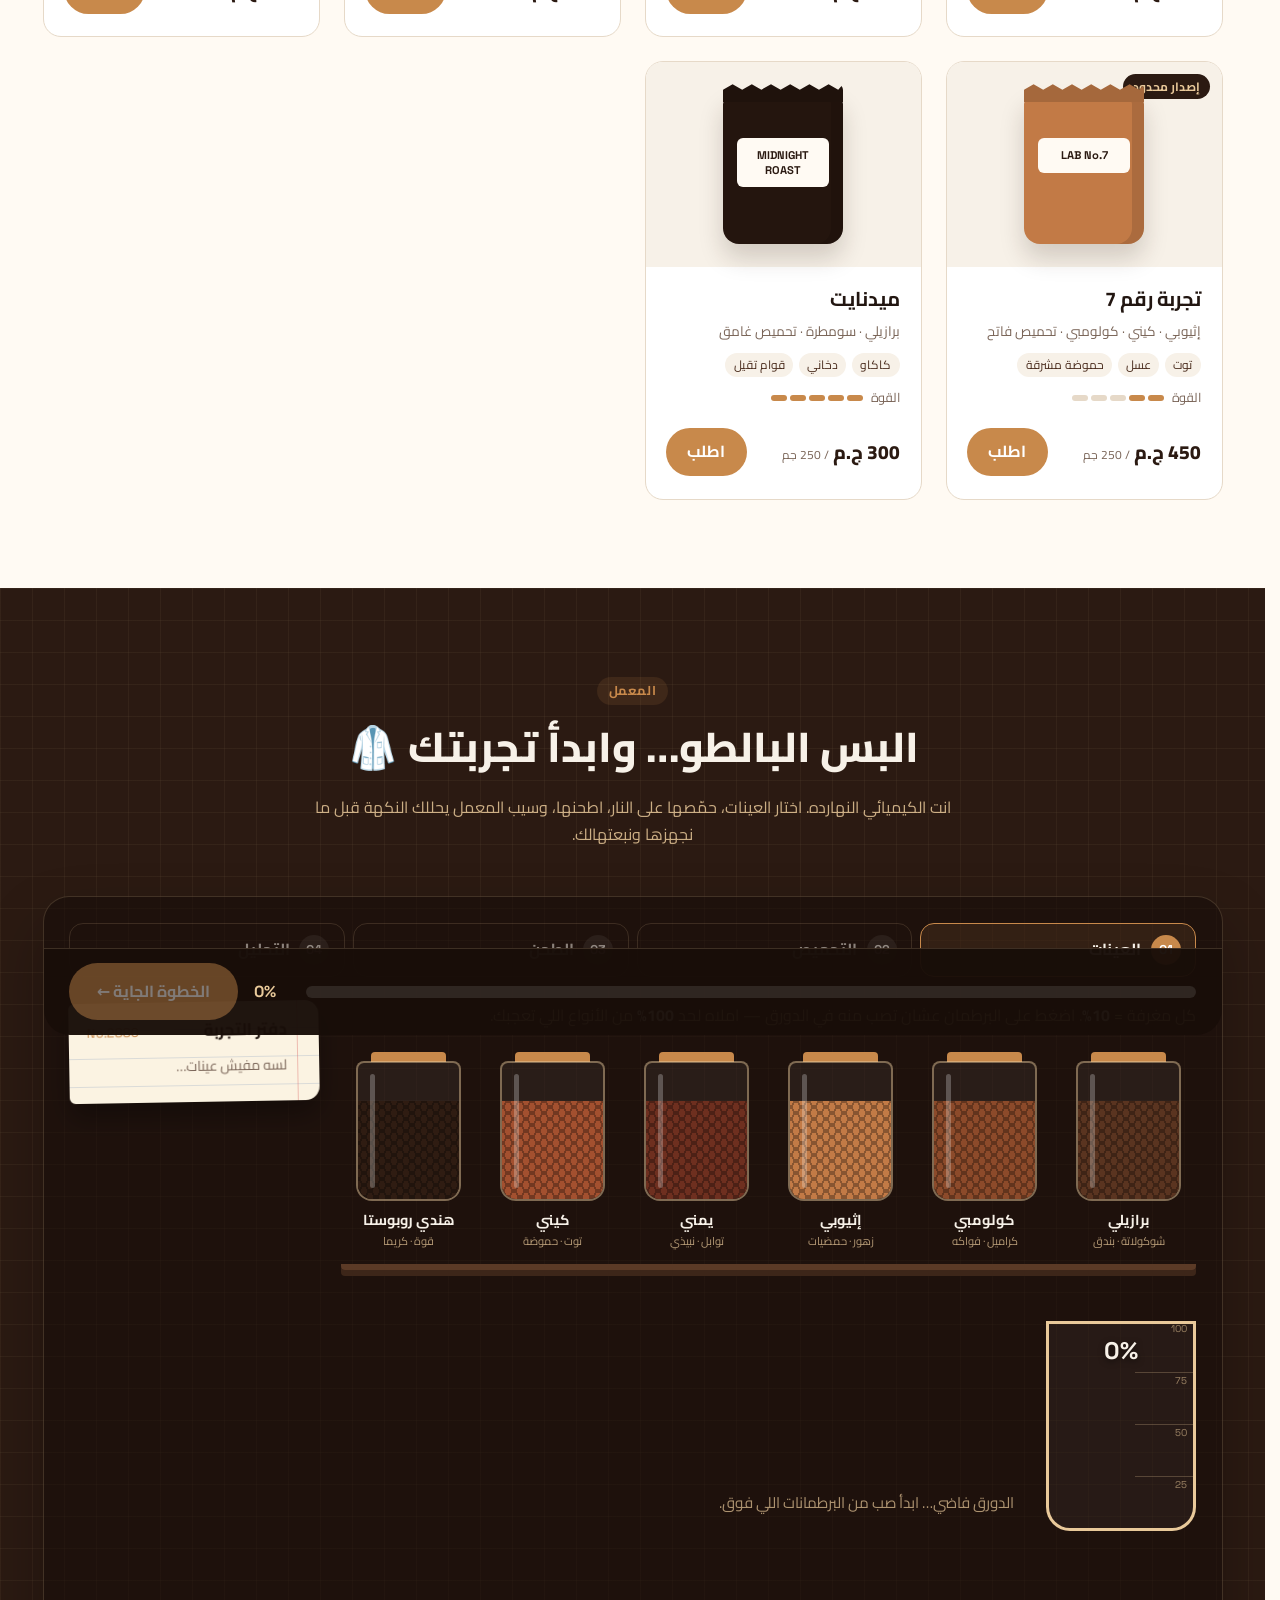
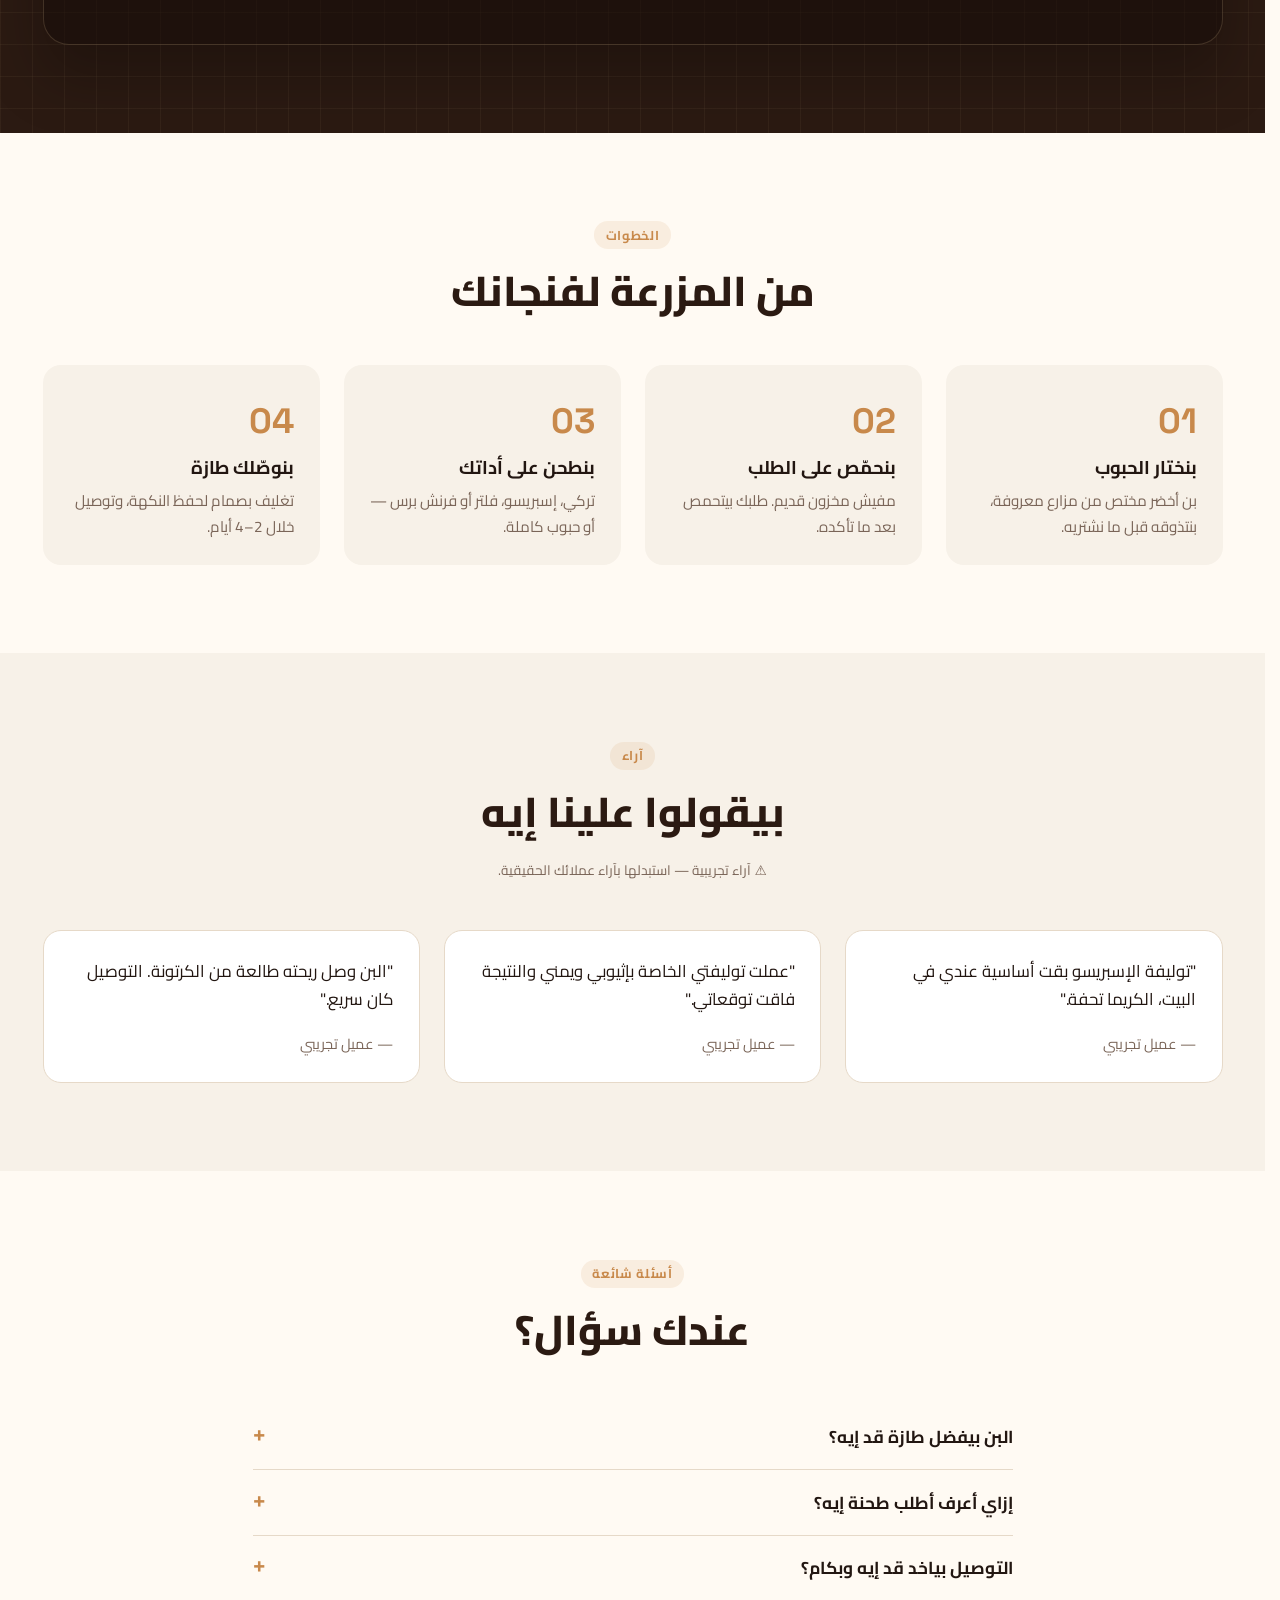
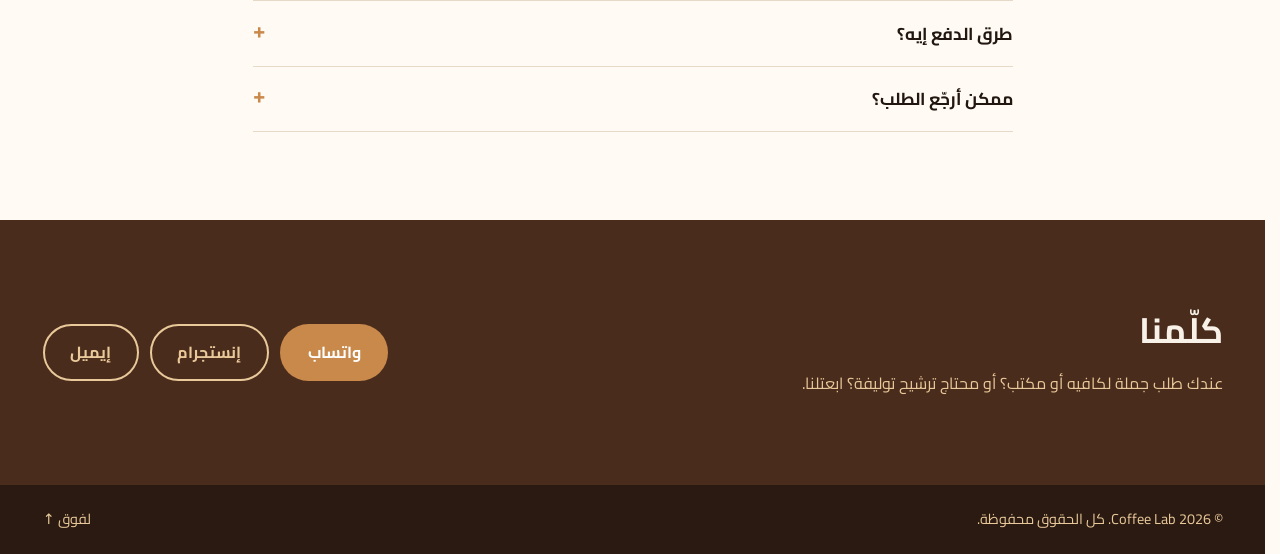
==== commit 01ff7127: "Lab: allow blending any number of bean types Co-Authored-By: Claude Opus 5.5 <noreply@anthropic.com>" ====
--- a/index.html
+++ b/index.html
@@ -128,7 +128,7 @@
 
             <!-- 1. Samples -->
             <div class="stage" data-stage="0">
-              <p class="stage-hint">كل مغرفة = <b>10%</b>. اضغط على البرطمان عشان تصب منه في الدورق — املاه لحد <b>100%</b> من 3 أنواع بالكتير.</p>
+              <p class="stage-hint">كل مغرفة = <b>10%</b>. اضغط على البرطمان عشان تصب منه في الدورق — املاه لحد <b>100%</b> من الأنواع اللي تعجبك.</p>
               <div class="shelf" id="shelf"></div>
               <div class="mix-area">
                 <div class="beaker-wrap">
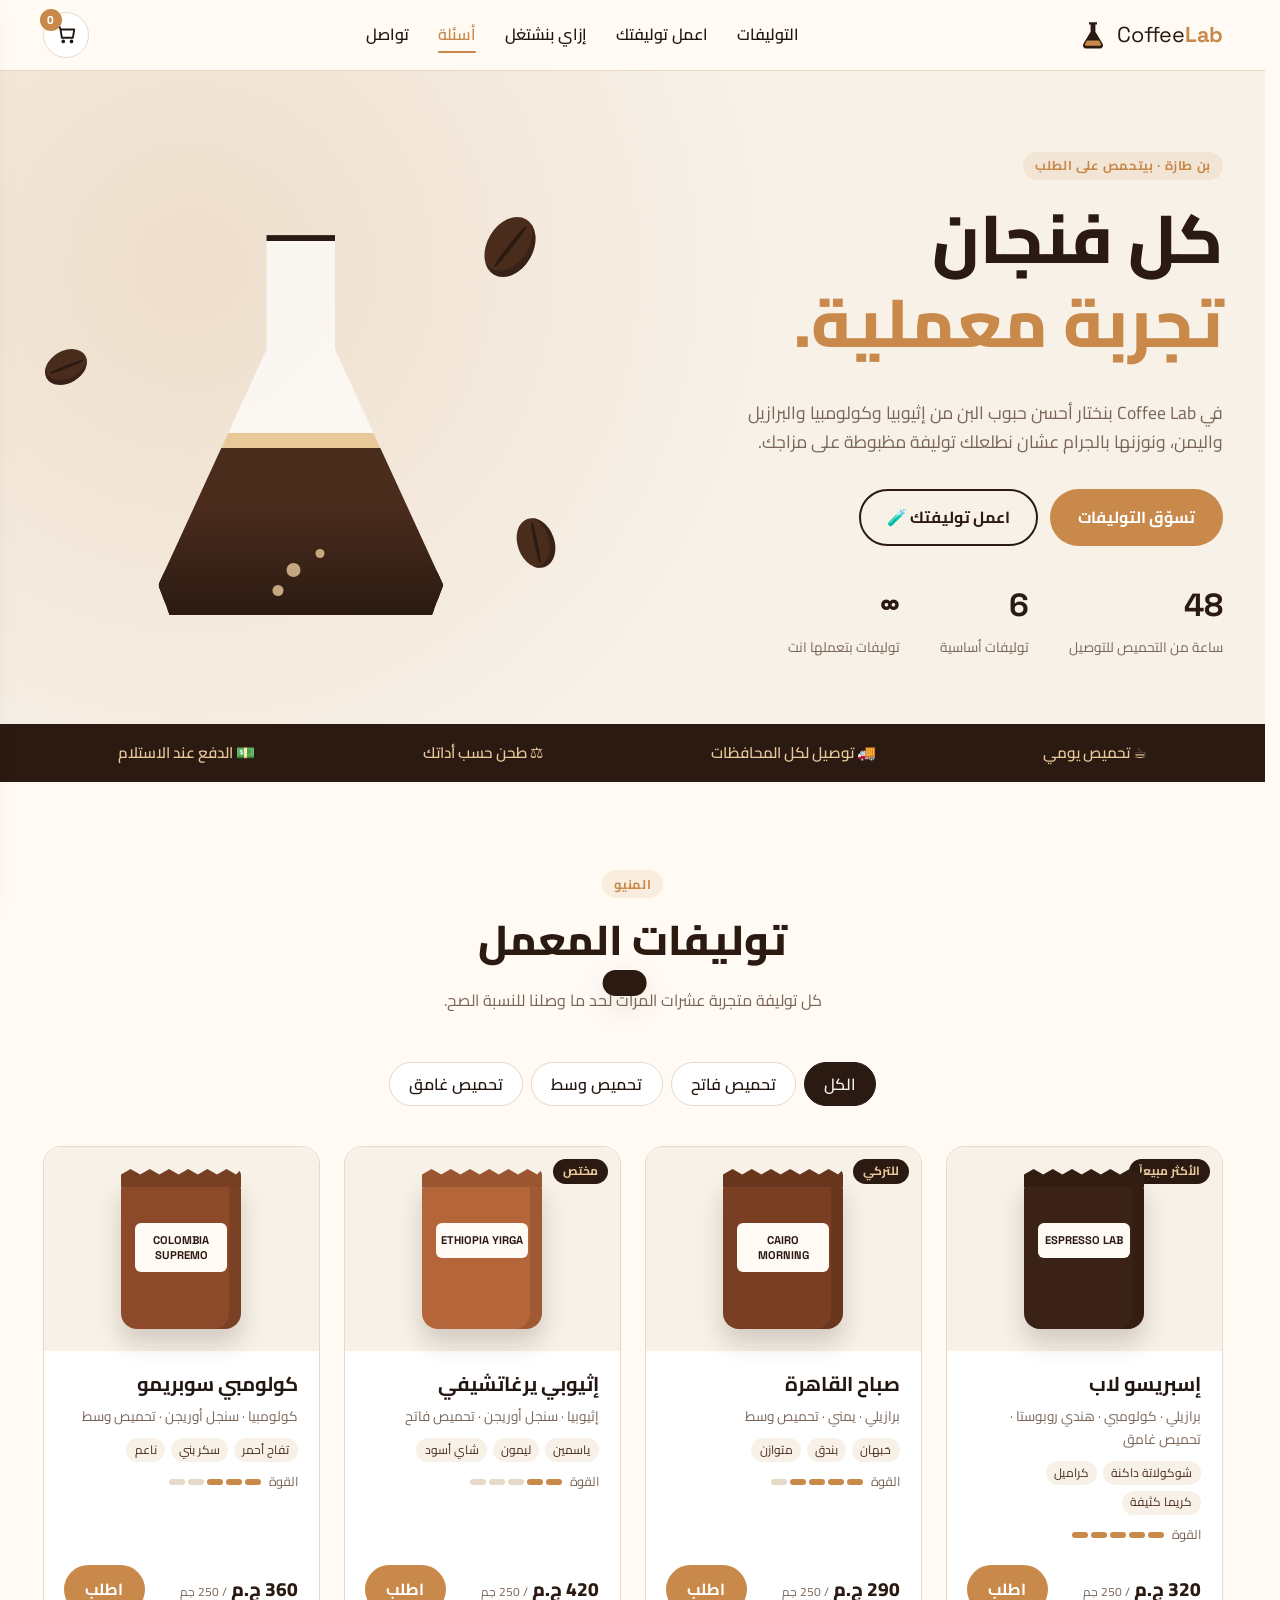
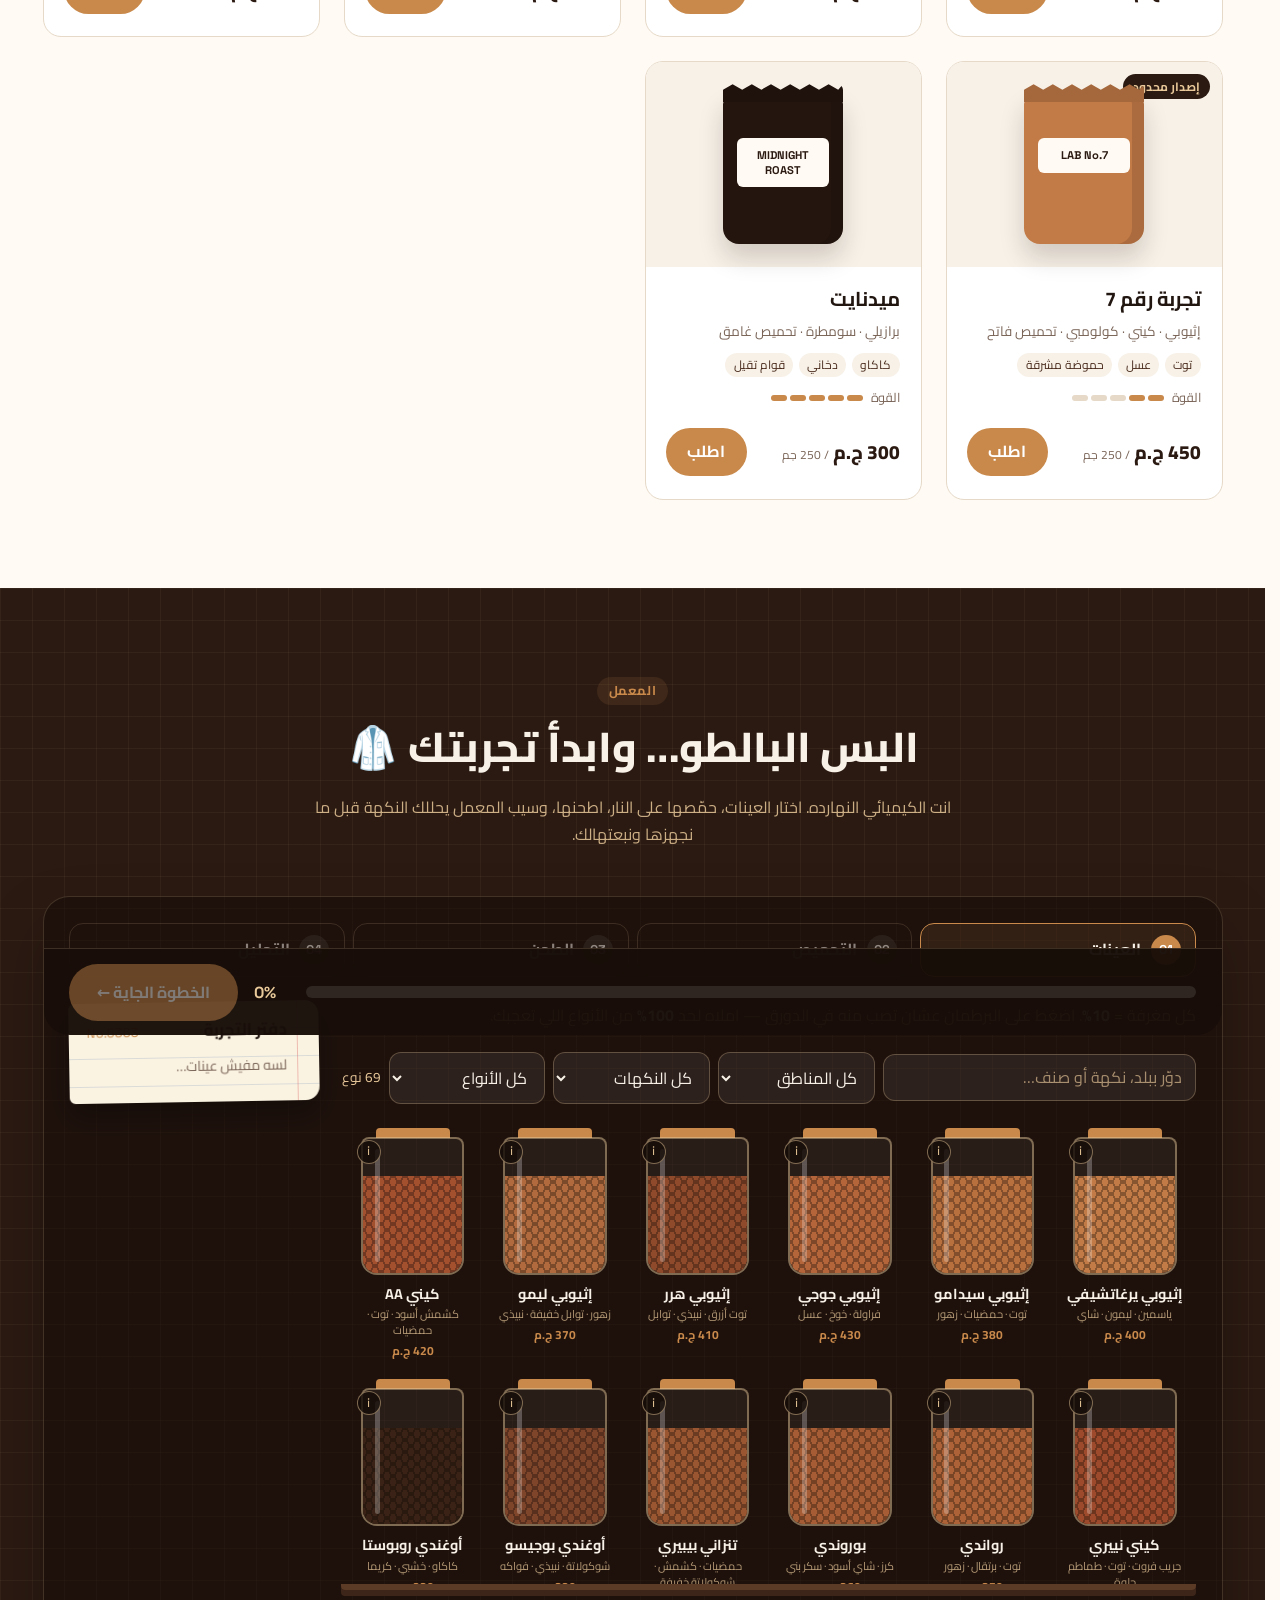
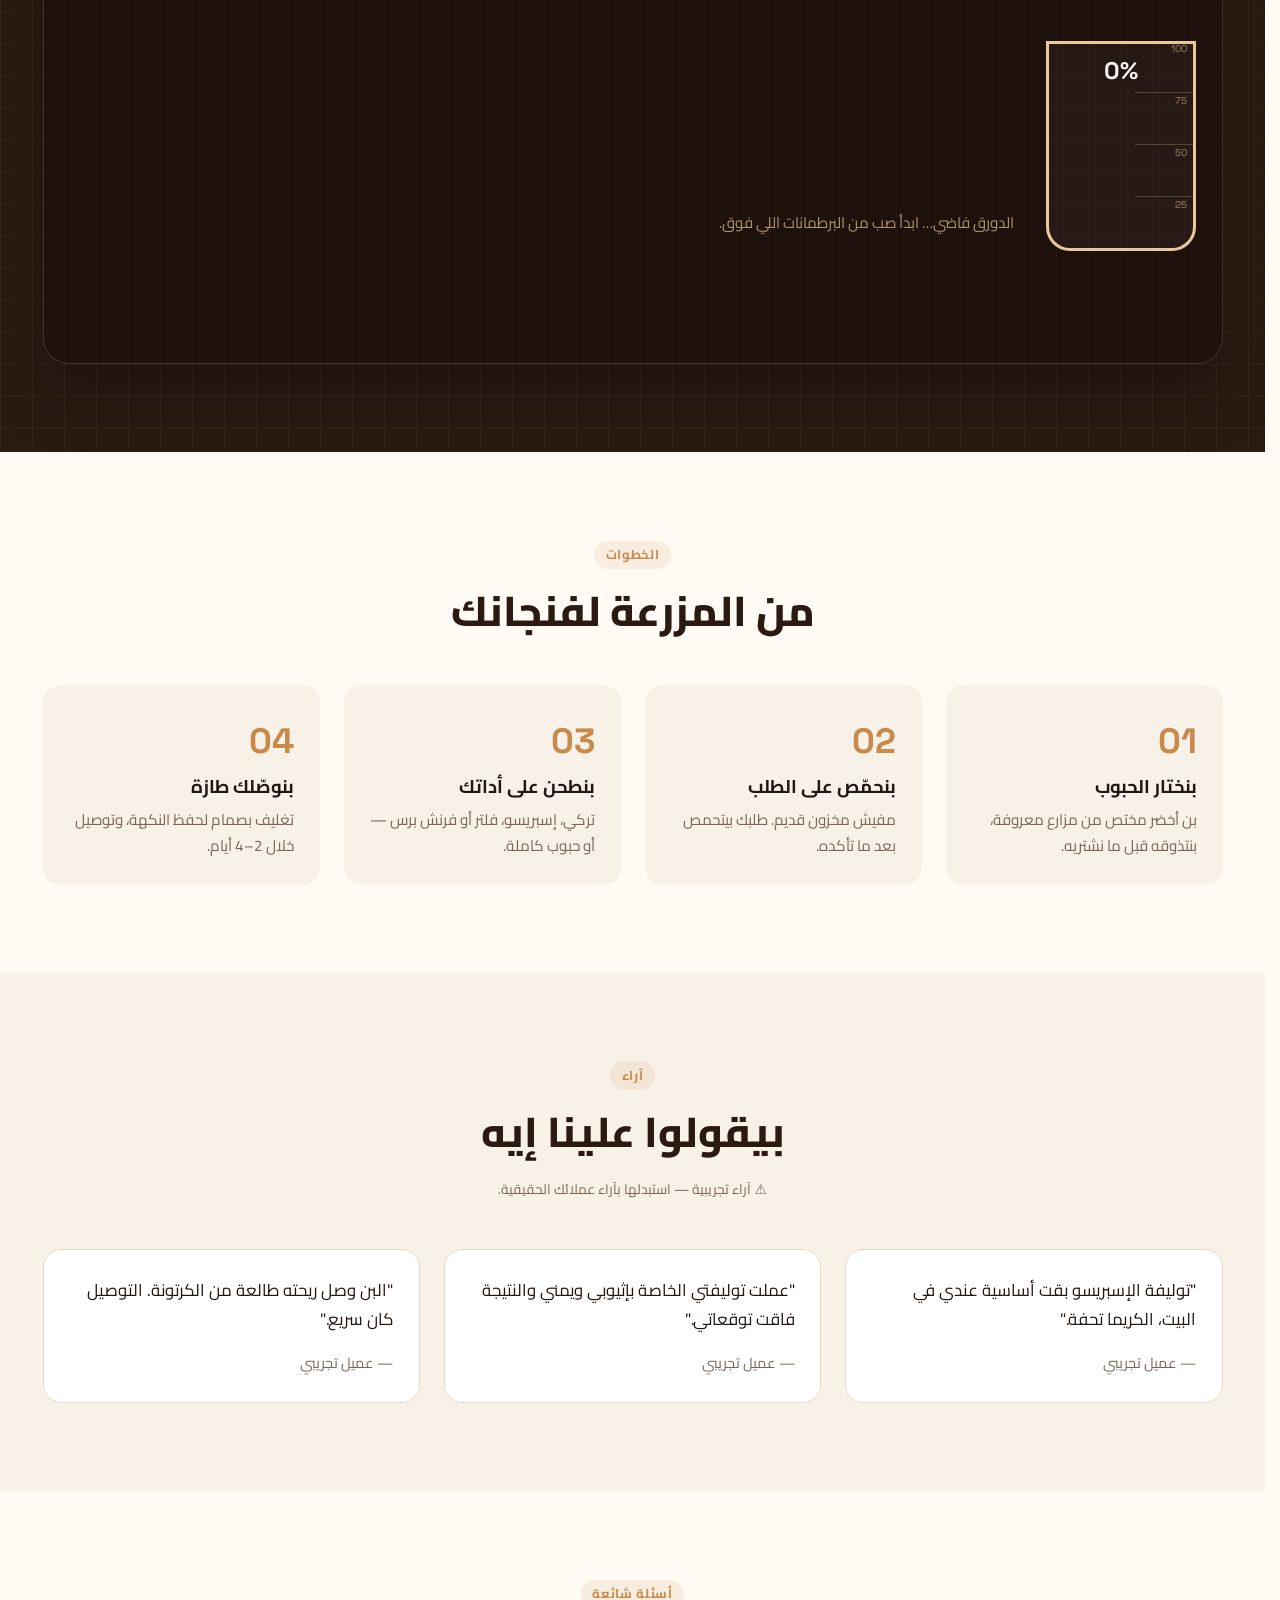
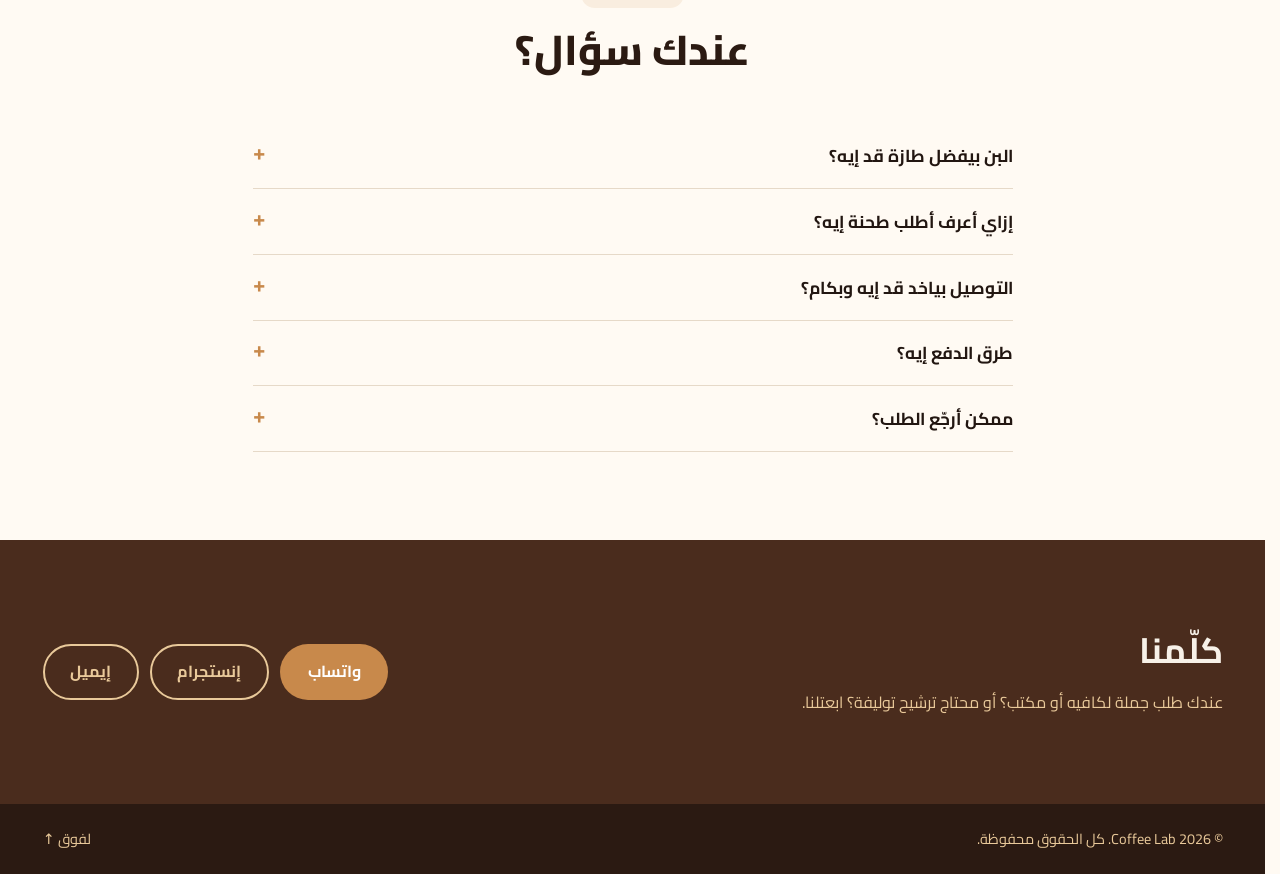
==== commit e894c5b2: "Lab: add coffee database with 69 origins, search, filters and bean details Co-Authored-By: Claude Op" ====
--- a/index.html
+++ b/index.html
@@ -129,6 +129,13 @@
             <!-- 1. Samples -->
             <div class="stage" data-stage="0">
               <p class="stage-hint">كل مغرفة = <b>10%</b>. اضغط على البرطمان عشان تصب منه في الدورق — املاه لحد <b>100%</b> من الأنواع اللي تعجبك.</p>
+              <div class="shelf-tools">
+                <input type="search" id="shelfSearch" placeholder="دوّر ببلد، نكهة أو صنف…" aria-label="دوّر في أنواع البن">
+                <select id="shelfRegion" aria-label="المنطقة"><option value="">كل المناطق</option></select>
+                <select id="shelfFamily" aria-label="النكهة"><option value="">كل النكهات</option></select>
+                <select id="shelfSpecies" aria-label="النوع"><option value="">كل الأنواع</option></select>
+                <span class="shelf-count" id="shelfCount" role="status"></span>
+              </div>
               <div class="shelf" id="shelf"></div>
               <div class="mix-area">
                 <div class="beaker-wrap">
@@ -351,6 +358,19 @@
   <span id="cartBarTotal"></span>
 </button>
 
+<!-- BEAN DETAILS -->
+<div class="modal" id="beanModal" hidden>
+  <div class="modal-box" role="dialog" aria-modal="true" aria-labelledby="beanTitle">
+    <button class="close" data-close aria-label="إغلاق">×</button>
+    <h3 id="beanTitle"></h3>
+    <p class="bean-where" id="beanWhere"></p>
+    <div class="bean-bars" id="beanBars"></div>
+    <dl class="bean-facts" id="beanFacts"></dl>
+    <p class="bean-disclaimer">الخصائص متوسطات تقريبية، والطعم بيختلف حسب المحصول والتحميص.</p>
+    <button class="btn btn-primary btn-block" id="beanAdd">صب مغرفة في الدورق</button>
+  </div>
+</div>
+
 <!-- ORDER PLACED -->
 <div class="modal" id="successModal" hidden>
   <div class="modal-box center" role="dialog" aria-modal="true" aria-labelledby="successTitle">
@@ -368,6 +388,7 @@
 <script src="ux.js" defer></script>
 <script src="firebase-config.js"></script>
 <script type="module" src="firebase.js"></script>
+<script src="coffee-data.js"></script>
 <script src="script.js"></script>
 <script src="lab.js"></script>
 </body>
--- a/lab.css
+++ b/lab.css
@@ -211,3 +211,52 @@
   .mix-area { margin-top: 3.2rem; }
   .beaker-big { width: 120px; height: 150px; }
 }
+
+/* ---- Big shelf: search, filters, bean details ---- */
+.shelf-tools { display: grid; grid-template-columns: 2fr 1fr 1fr 1fr auto; gap: .5rem; align-items: center; margin-bottom: 1rem; }
+.shelf-tools input, .shelf-tools select { width: 100%; min-width: 0; padding: .55em .8em; border-radius: 12px; border: 1px solid rgba(233,201,154,.28); background: rgba(255,255,255,.07); color: var(--milk); outline: none; }
+.shelf-tools input::placeholder { color: rgba(233,201,154,.65); }
+.shelf-tools select option { color: var(--ink); }
+.shelf-tools input:focus, .shelf-tools select:focus { border-color: var(--caramel); }
+.shelf-count { color: var(--crema); font-size: .85rem; white-space: nowrap; }
+.shelf { grid-template-columns: repeat(auto-fill, minmax(118px, 1fr)); gap: 1rem .6rem; max-height: 470px; overflow-y: auto; overscroll-behavior: contain; padding: .5rem .3rem 1rem; scrollbar-color: var(--caramel) transparent; scrollbar-width: thin; }
+.jar-cell { position: relative; min-width: 0; }
+.jar { width: 100%; }
+.jar-price { display: block; margin-top: .2rem; font-style: normal; font-weight: 700; font-size: .75rem; color: var(--caramel); }
+.jar-info { position: absolute; top: 12px; inset-inline-end: 8%; z-index: 3; width: 24px; height: 24px; padding: 0; border-radius: 50%; border: 1px solid rgba(233,201,154,.5); background: rgba(20,12,8,.8); color: var(--crema); font-family: var(--latin); font-size: .8rem; line-height: 1; }
+.jar-info:hover { background: var(--caramel); color: #fff; }
+.shelf-empty { grid-column: 1 / -1; margin: 0; padding: 2.5rem 1rem; text-align: center; color: var(--crema); }
+
+.bean-where { margin: 0 0 1rem; color: var(--muted); font-size: .9rem; }
+#beanTitle { margin: .2rem 0 .2rem; padding-inline-end: 2.6rem; }
+.bean-bars { display: grid; gap: .35rem; margin-bottom: 1rem; }
+.bean-bar { display: grid; grid-template-columns: 56px 1fr; align-items: center; gap: .6rem; font-size: .82rem; color: var(--muted); }
+.bean-bar i { display: block; height: 8px; border-radius: 4px; overflow: hidden; background: var(--milk); }
+.bean-bar b { display: block; height: 100%; border-radius: 4px; background: var(--caramel); }
+.bean-facts { margin: 0 0 1rem; font-size: .9rem; }
+.bean-facts div { display: grid; grid-template-columns: 72px 1fr; gap: .6rem; padding: .45rem 0; border-bottom: 1px dashed var(--line); }
+.bean-facts dt { color: var(--muted); }
+.bean-facts dd { margin: 0; font-weight: 600; }
+.bean-facts small { display: block; margin-top: .1rem; font-weight: 400; color: var(--muted); font-size: .78rem; line-height: 1.5; }
+.bean-disclaimer { margin: 0 0 .9rem; font-size: .75rem; color: var(--muted); }
+
+@media (pointer: coarse) {
+  .jar-info { width: 34px; height: 34px; top: 8px; inset-inline-end: 2%; }
+}
+@media (max-width: 960px) {
+  .shelf-tools { grid-template-columns: 1fr 1fr 1fr; }
+  .shelf-tools input { grid-column: 1 / -2; }
+  .shelf-count { text-align: end; }
+}
+@media (max-width: 640px) {
+  .shelf-tools { grid-template-columns: 1fr 1fr; }
+  .shelf-tools input { grid-column: 1; }
+  .shelf-tools select { font-size: 16px; padding-inline: .5em; }
+  .shelf { max-height: none; overflow-y: hidden; grid-template-columns: none; grid-auto-columns: 34%; gap: .5rem; padding: .4rem 1rem .8rem; }
+  .jar-cell { scroll-snap-align: center; }
+  .shelf-empty { width: calc(100vw - 64px); }
+}
+
+/* the long swipeable shelf must never widen the page */
+.lab-bench > *, .stage { min-width: 0; }
+@media (max-width: 960px) { .lab-bench { grid-template-columns: minmax(0, 1fr); } }
